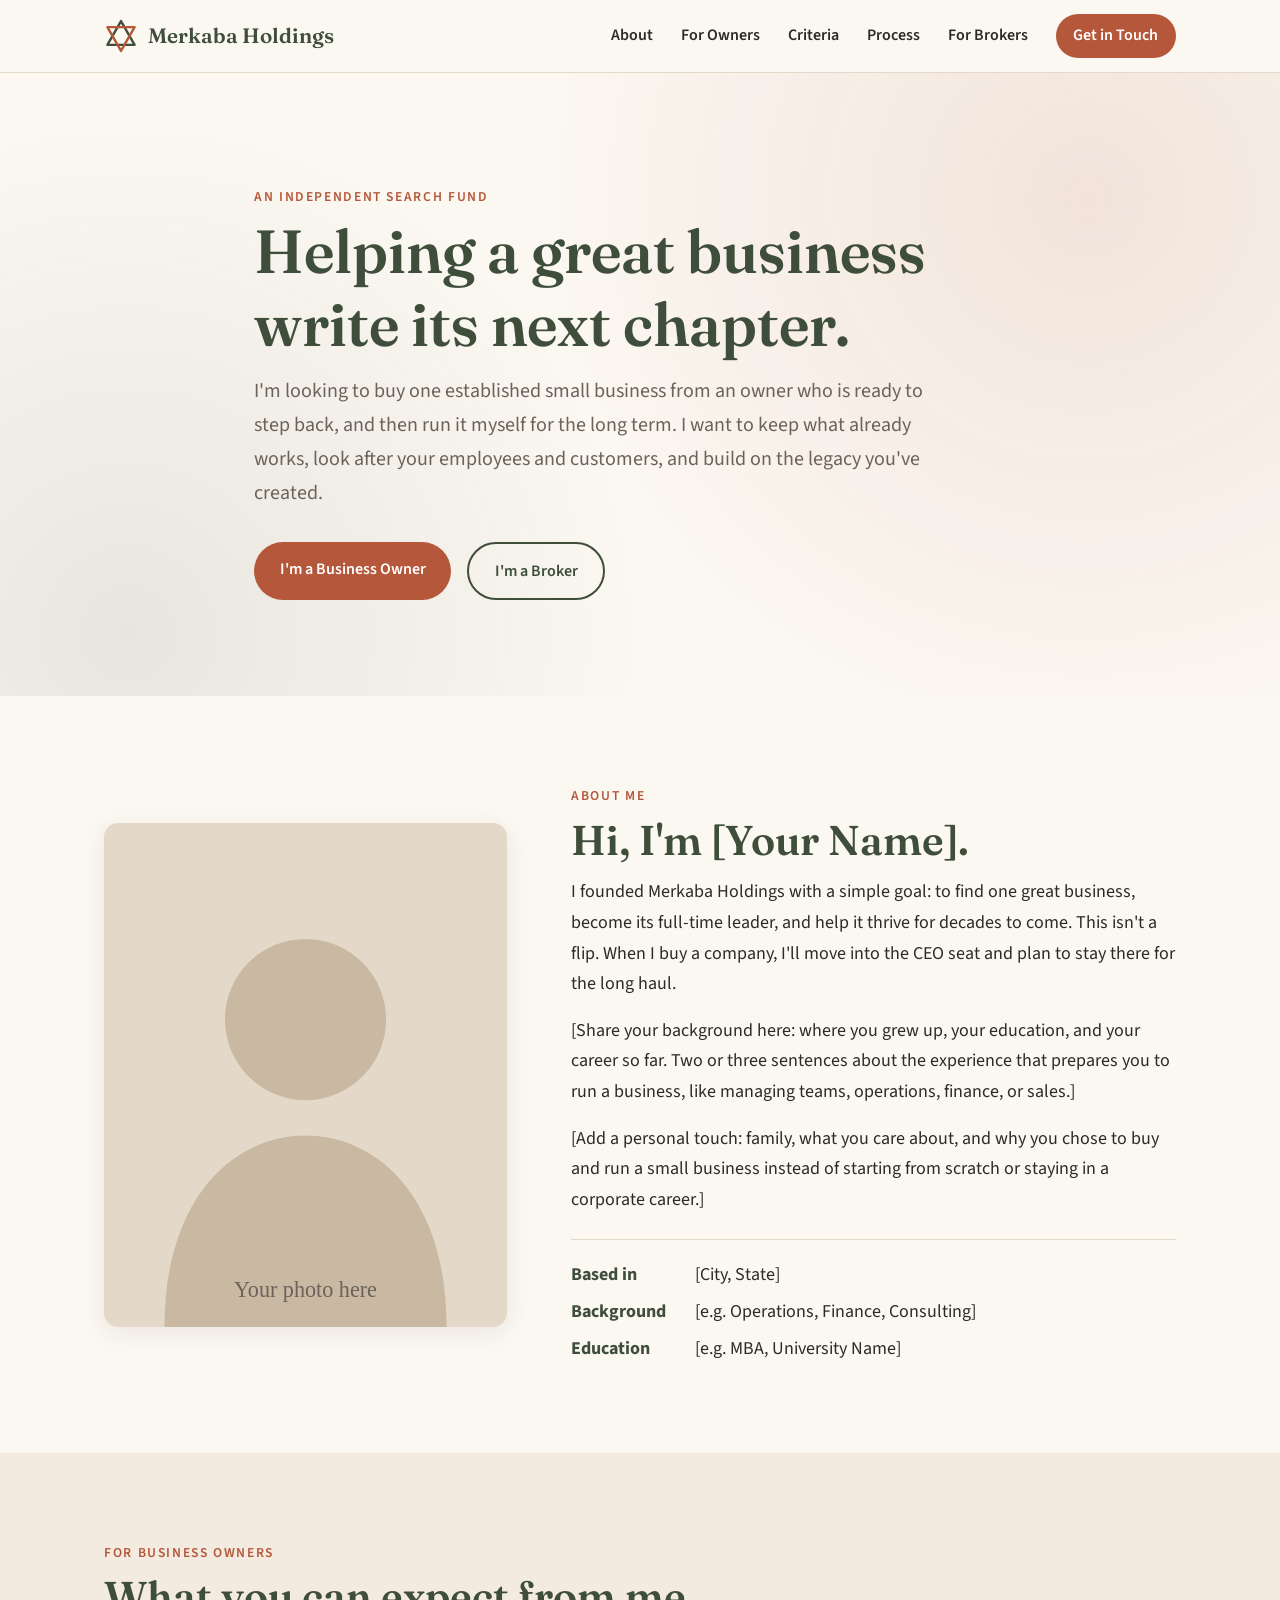
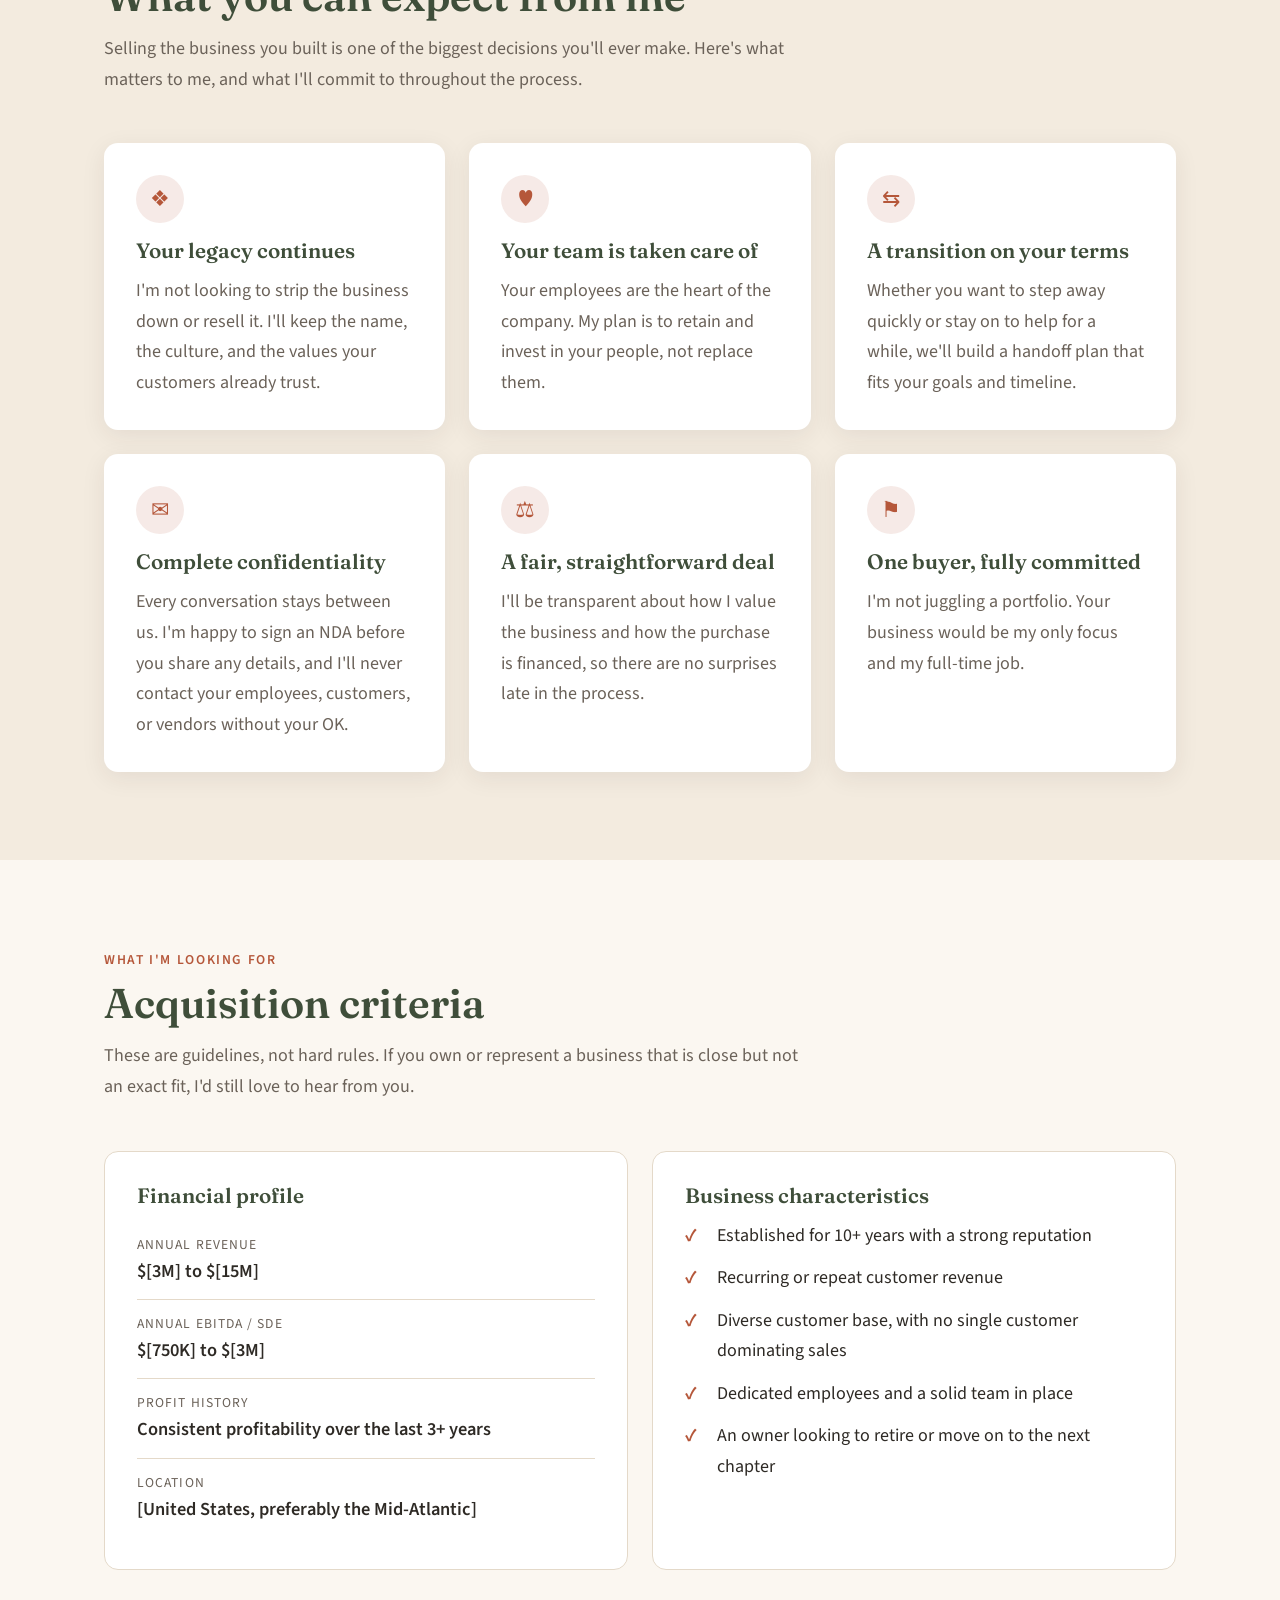
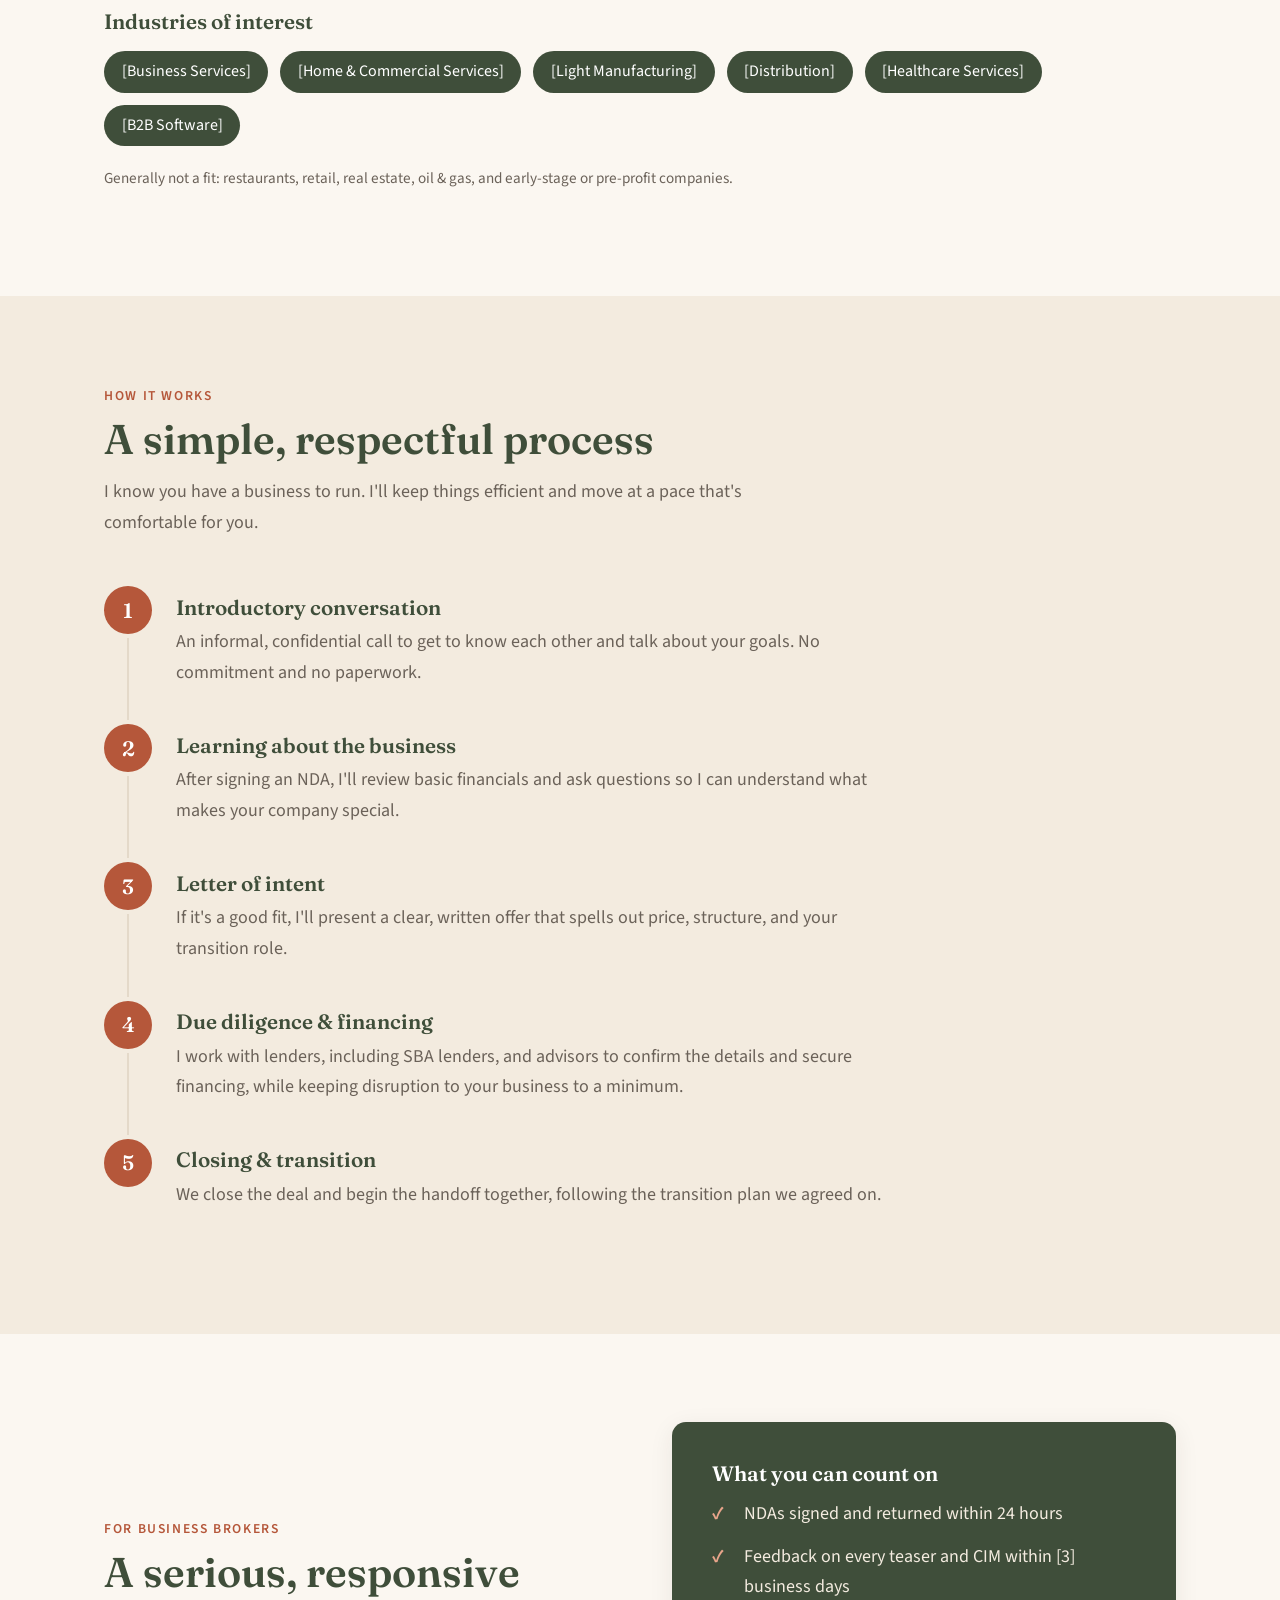
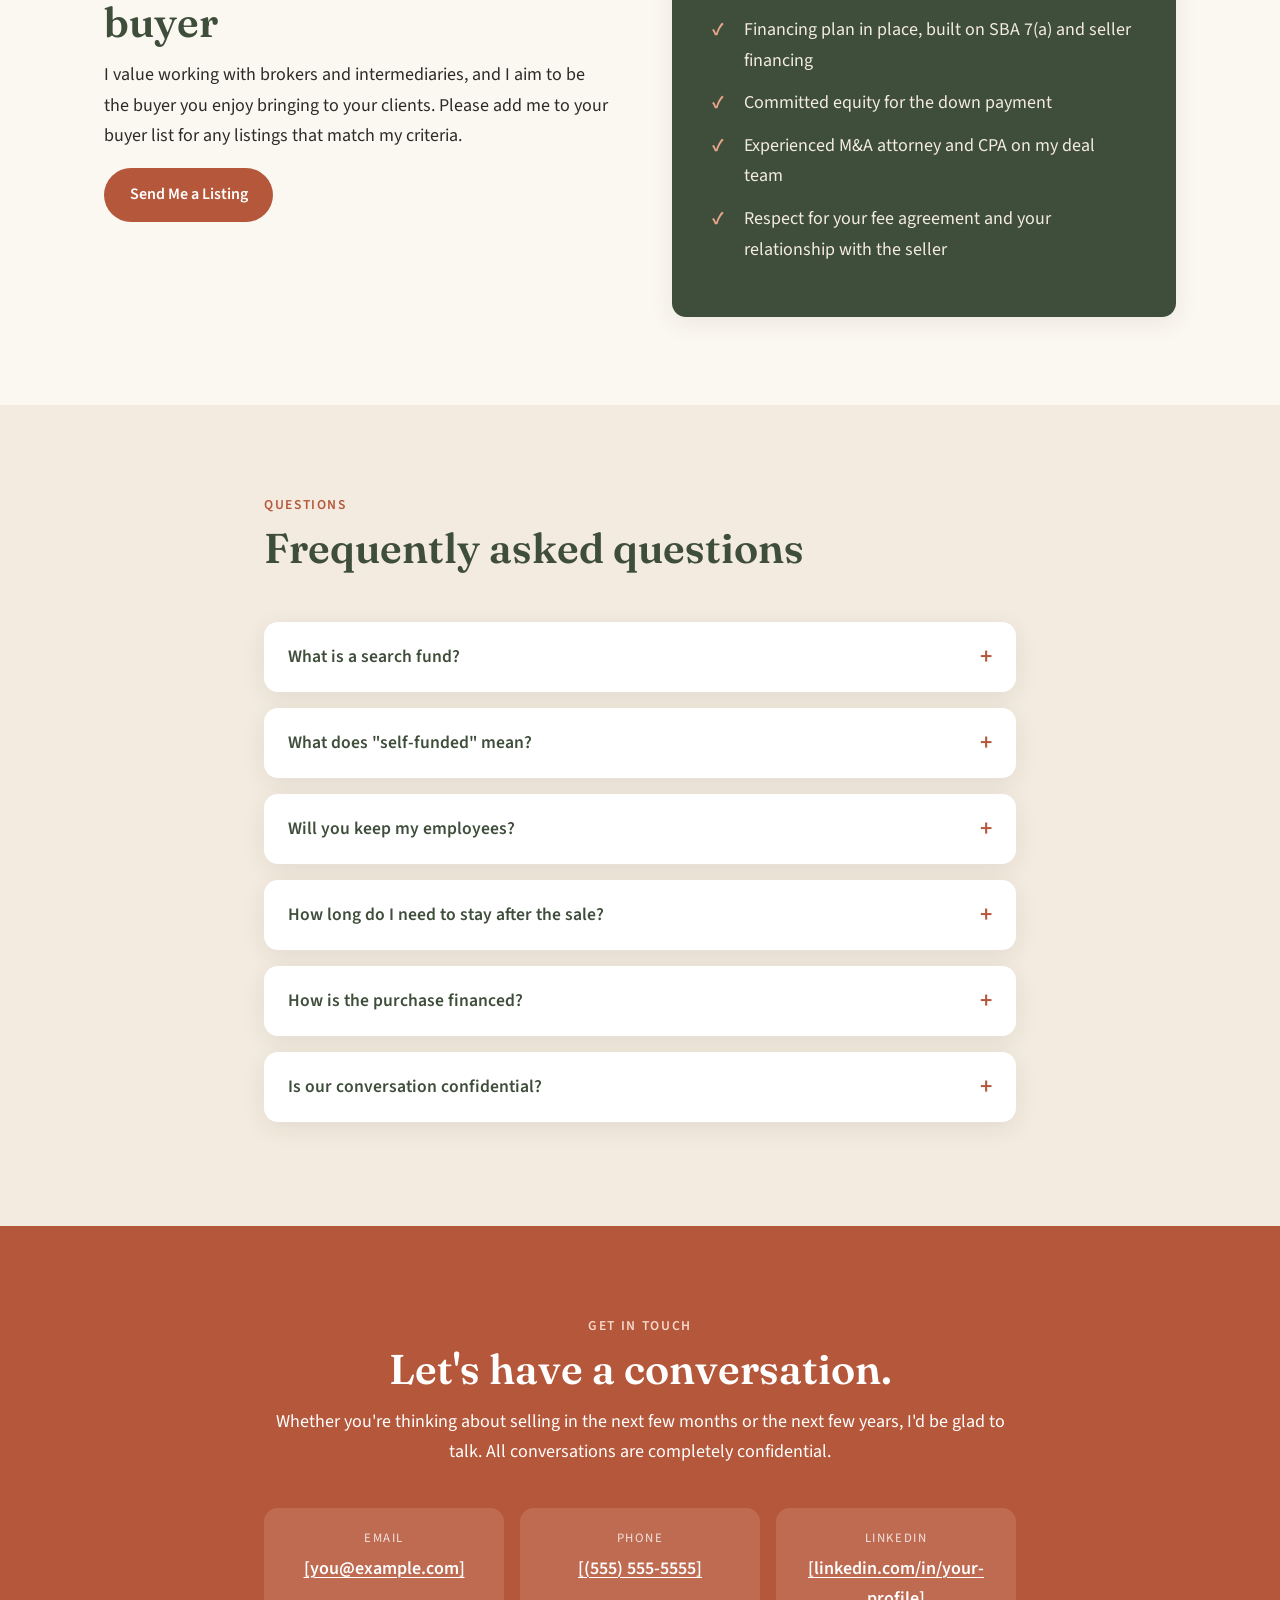
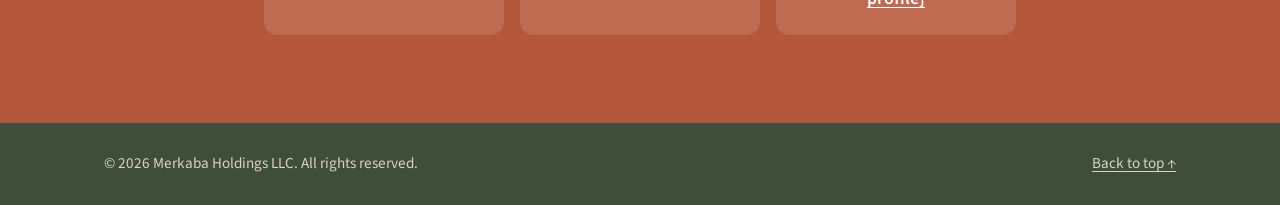
==== index.html @ 10e53bc4 "Initial Commit" ====
<!DOCTYPE html>
<html lang="en">
<head>
  <meta charset="UTF-8">
  <meta name="viewport" content="width=device-width, initial-scale=1.0">
  <title>Merkaba Holdings | Acquiring and Growing One Great Business</title>
  <meta name="description" content="Merkaba Holdings is an independent search fund looking to acquire and personally operate one great small business for the long term.">

  <!-- Social preview (what shows when you paste the link into email, LinkedIn, or a text) -->
  <meta property="og:title" content="Merkaba Holdings">
  <meta property="og:description" content="Acquiring and personally operating one great business for the long term.">
  <meta property="og:type" content="website">

  <link rel="icon" href="images/logo.svg" type="image/svg+xml">

  <!-- Fonts from Google Fonts -->
  <link rel="preconnect" href="https://fonts.googleapis.com">
  <link rel="preconnect" href="https://fonts.gstatic.com" crossorigin>
  <link href="https://fonts.googleapis.com/css2?family=Fraunces:opsz,wght@9..144,400;9..144,600&family=Source+Sans+3:wght@400;600&display=swap" rel="stylesheet">

  <link rel="stylesheet" href="css/styles.css">
</head>
<body>

  <!-- ============================================================
       HEADER / NAVIGATION
       ============================================================ -->
  <header class="site-header">
    <div class="container nav-bar">
      <a href="#top" class="brand">
        <img src="images/logo.svg" alt="" class="brand-logo">
        <span>Merkaba Holdings</span>
      </a>

      <button class="nav-toggle" aria-label="Open menu" aria-expanded="false" aria-controls="site-nav">
        <span></span><span></span><span></span>
      </button>

      <nav id="site-nav" class="site-nav">
        <a href="#about">About</a>
        <a href="#owners">For Owners</a>
        <a href="#criteria">Criteria</a>
        <a href="#process">Process</a>
        <a href="#brokers">For Brokers</a>
        <a href="#contact" class="nav-cta">Get in Touch</a>
      </nav>
    </div>
  </header>

  <main id="top">

    <!-- ============================================================
         HERO
         ============================================================ -->
    <section class="hero">
      <div class="container hero-inner">
        <p class="eyebrow">An independent search fund</p>
        <h1>Helping a great business write its next chapter.</h1>
        <p class="hero-lead">
          I'm looking to buy one established small business from an owner who is ready to
          step back, and then run it myself for the long term. I want to keep what already works,
          look after your employees and customers, and build on the legacy you've created.
        </p>
        <div class="hero-actions">
          <a href="#owners" class="btn btn-primary">I'm a Business Owner</a>
          <a href="#brokers" class="btn btn-secondary">I'm a Broker</a>
        </div>
      </div>
    </section>

    <!-- ============================================================
         ABOUT ME
         Replace the photo at images/headshot.jpg and edit the text below.
         ============================================================ -->
    <section id="about" class="section">
      <div class="container about-grid">
        <div class="about-photo">
          <!-- To use your own photo: add it to the images folder and change the src below,
               e.g. src="images/headshot.jpg" -->
          <img src="images/headshot-placeholder.svg" alt="Portrait of [Your Name]">
        </div>

        <div class="about-text">
          <p class="eyebrow">About Me</p>
          <h2>Hi, I'm [Your Name].</h2>
          <p>
            I founded Merkaba Holdings with a simple goal: to find one great business, become its
            full-time leader, and help it thrive for decades to come. This isn't a flip. When I buy
            a company, I'll move into the CEO seat and plan to stay there for the long haul.
          </p>
          <p>
            [Share your background here: where you grew up, your education, and your career
            so far. Two or three sentences about the experience that prepares you to run a
            business, like managing teams, operations, finance, or sales.]
          </p>
          <p>
            [Add a personal touch: family, what you care about, and why you chose to buy and run a
            small business instead of starting from scratch or staying in a corporate career.]
          </p>
          <ul class="about-facts">
            <li><strong>Based in</strong> [City, State]</li>
            <li><strong>Background</strong> [e.g. Operations, Finance, Consulting]</li>
            <li><strong>Education</strong> [e.g. MBA, University Name]</li>
          </ul>
        </div>
      </div>
    </section>

    <!-- ============================================================
         FOR BUSINESS OWNERS: WHY SELL TO ME
         ============================================================ -->
    <section id="owners" class="section section-tinted">
      <div class="container">
        <div class="section-heading">
          <p class="eyebrow">For Business Owners</p>
          <h2>What you can expect from me</h2>
          <p>
            Selling the business you built is one of the biggest decisions you'll ever make.
            Here's what matters to me, and what I'll commit to throughout the process.
          </p>
        </div>

        <div class="card-grid">
          <article class="card">
            <div class="card-icon" aria-hidden="true">&#10070;</div>
            <h3>Your legacy continues</h3>
            <p>
              I'm not looking to strip the business down or resell it. I'll keep the name,
              the culture, and the values your customers already trust.
            </p>
          </article>

          <article class="card">
            <div class="card-icon" aria-hidden="true">&#9829;</div>
            <h3>Your team is taken care of</h3>
            <p>
              Your employees are the heart of the company. My plan is to retain and invest
              in your people, not replace them.
            </p>
          </article>

          <article class="card">
            <div class="card-icon" aria-hidden="true">&#8646;</div>
            <h3>A transition on your terms</h3>
            <p>
              Whether you want to step away quickly or stay on to help for a while, we'll build
              a handoff plan that fits your goals and timeline.
            </p>
          </article>

          <article class="card">
            <div class="card-icon" aria-hidden="true">&#9993;</div>
            <h3>Complete confidentiality</h3>
            <p>
              Every conversation stays between us. I'm happy to sign an NDA before you share
              any details, and I'll never contact your employees, customers, or vendors without your OK.
            </p>
          </article>

          <article class="card">
            <div class="card-icon" aria-hidden="true">&#9878;</div>
            <h3>A fair, straightforward deal</h3>
            <p>
              I'll be transparent about how I value the business and how the purchase is financed,
              so there are no surprises late in the process.
            </p>
          </article>

          <article class="card">
            <div class="card-icon" aria-hidden="true">&#9873;</div>
            <h3>One buyer, fully committed</h3>
            <p>
              I'm not juggling a portfolio. Your business would be my only focus and my full-time job.
            </p>
          </article>
        </div>
      </div>
    </section>

    <!-- ============================================================
         ACQUISITION CRITERIA
         Update the numbers and industries to match your search.
         ============================================================ -->
    <section id="criteria" class="section">
      <div class="container">
        <div class="section-heading">
          <p class="eyebrow">What I'm Looking For</p>
          <h2>Acquisition criteria</h2>
          <p>
            These are guidelines, not hard rules. If you own or represent a business that is
            close but not an exact fit, I'd still love to hear from you.
          </p>
        </div>

        <div class="criteria-grid">
          <div class="criteria-box">
            <h3>Financial profile</h3>
            <dl class="criteria-list">
              <div><dt>Annual revenue</dt><dd>$[3M] to $[15M]</dd></div>
              <div><dt>Annual EBITDA / SDE</dt><dd>$[750K] to $[3M]</dd></div>
              <div><dt>Profit history</dt><dd>Consistent profitability over the last 3+ years</dd></div>
              <div><dt>Location</dt><dd>[United States, preferably the Mid-Atlantic]</dd></div>
            </dl>
          </div>

          <div class="criteria-box">
            <h3>Business characteristics</h3>
            <ul class="check-list">
              <li>Established for 10+ years with a strong reputation</li>
              <li>Recurring or repeat customer revenue</li>
              <li>Diverse customer base, with no single customer dominating sales</li>
              <li>Dedicated employees and a solid team in place</li>
              <li>An owner looking to retire or move on to the next chapter</li>
            </ul>
          </div>
        </div>

        <div class="industries">
          <h3>Industries of interest</h3>
          <ul class="tag-list">
            <li>[Business Services]</li>
            <li>[Home &amp; Commercial Services]</li>
            <li>[Light Manufacturing]</li>
            <li>[Distribution]</li>
            <li>[Healthcare Services]</li>
            <li>[B2B Software]</li>
          </ul>
          <p class="small-note">
            Generally not a fit: restaurants, retail, real estate, oil &amp; gas, and early-stage or
            pre-profit companies.
          </p>
        </div>
      </div>
    </section>

    <!-- ============================================================
         PROCESS
         ============================================================ -->
    <section id="process" class="section section-tinted">
      <div class="container">
        <div class="section-heading">
          <p class="eyebrow">How It Works</p>
          <h2>A simple, respectful process</h2>
          <p>
            I know you have a business to run. I'll keep things efficient and move at a pace
            that's comfortable for you.
          </p>
        </div>

        <ol class="steps">
          <li class="step">
            <span class="step-number">1</span>
            <div>
              <h3>Introductory conversation</h3>
              <p>An informal, confidential call to get to know each other and talk about your goals. No commitment and no paperwork.</p>
            </div>
          </li>
          <li class="step">
            <span class="step-number">2</span>
            <div>
              <h3>Learning about the business</h3>
              <p>After signing an NDA, I'll review basic financials and ask questions so I can understand what makes your company special.</p>
            </div>
          </li>
          <li class="step">
            <span class="step-number">3</span>
            <div>
              <h3>Letter of intent</h3>
              <p>If it's a good fit, I'll present a clear, written offer that spells out price, structure, and your transition role.</p>
            </div>
          </li>
          <li class="step">
            <span class="step-number">4</span>
            <div>
              <h3>Due diligence &amp; financing</h3>
              <p>I work with lenders, including SBA lenders, and advisors to confirm the details and secure financing, while keeping disruption to your business to a minimum.</p>
            </div>
          </li>
          <li class="step">
            <span class="step-number">5</span>
            <div>
              <h3>Closing &amp; transition</h3>
              <p>We close the deal and begin the handoff together, following the transition plan we agreed on.</p>
            </div>
          </li>
        </ol>
      </div>
    </section>

    <!-- ============================================================
         FOR BROKERS
         ============================================================ -->
    <section id="brokers" class="section">
      <div class="container brokers-grid">
        <div>
          <p class="eyebrow">For Business Brokers</p>
          <h2>A serious, responsive buyer</h2>
          <p>
            I value working with brokers and intermediaries, and I aim to be the buyer you enjoy
            bringing to your clients. Please add me to your buyer list for any listings that match
            my criteria.
          </p>
          <a href="#contact" class="btn btn-primary">Send Me a Listing</a>
        </div>

        <div class="broker-card">
          <h3>What you can count on</h3>
          <ul class="check-list">
            <li>NDAs signed and returned within 24 hours</li>
            <li>Feedback on every teaser and CIM within [3] business days</li>
            <li>Financing plan in place, built on SBA 7(a) and seller financing</li>
            <li>Committed equity for the down payment</li>
            <li>Experienced M&amp;A attorney and CPA on my deal team</li>
            <li>Respect for your fee agreement and your relationship with the seller</li>
          </ul>
        </div>
      </div>
    </section>

    <!-- ============================================================
         FAQ
         Each <details> block is one question. Copy one to add more.
         ============================================================ -->
    <section id="faq" class="section section-tinted">
      <div class="container narrow">
        <div class="section-heading">
          <p class="eyebrow">Questions</p>
          <h2>Frequently asked questions</h2>
        </div>

        <div class="faq-list">
          <details>
            <summary>What is a search fund?</summary>
            <p>
              A search fund is a way for an individual to find, buy, and personally run one
              established small business. Unlike a private equity firm, a searcher becomes the
              full-time CEO of the company they buy and typically plans to own it for many years.
            </p>
          </details>

          <details>
            <summary>What does "self-funded" mean?</summary>
            <p>
              It means I'm funding my search myself instead of raising money from outside investors
              up front. For the purchase itself, I use a combination of SBA-backed bank loans,
              my own equity, and sometimes seller financing. Because I answer to no investment
              committee, I can be flexible on deal structure and move quickly.
            </p>
          </details>

          <details>
            <summary>Will you keep my employees?</summary>
            <p>
              Yes. A business is only as strong as its people, and I'm buying yours because it
              already works. I plan to keep your team in place and invest in their growth.
            </p>
          </details>

          <details>
            <summary>How long do I need to stay after the sale?</summary>
            <p>
              That's up to you. Most transitions last anywhere from a few months to a year, and
              we'll agree on the details together before closing.
            </p>
          </details>

          <details>
            <summary>How is the purchase financed?</summary>
            <p>
              Most acquisitions I pursue are financed through an SBA 7(a) loan, my own equity
              investment, and in some cases a seller note. I'll explain the structure clearly
              in any offer so you know exactly how and when you'll be paid.
            </p>
          </details>

          <details>
            <summary>Is our conversation confidential?</summary>
            <p>
              Absolutely. I'll never share that we've spoken, and I'm happy to sign an NDA
              before any business details are exchanged.
            </p>
          </details>
        </div>
      </div>
    </section>

    <!-- ============================================================
         CONTACT
         Update your email, phone, and LinkedIn below.
         ============================================================ -->
    <section id="contact" class="section contact-section">
      <div class="container narrow contact-inner">
        <p class="eyebrow">Get in Touch</p>
        <h2>Let's have a conversation.</h2>
        <p>
          Whether you're thinking about selling in the next few months or the next few years,
          I'd be glad to talk. All conversations are completely confidential.
        </p>

        <div class="contact-methods">
          <div class="contact-item">
            <span class="contact-label">Email</span>
            <a href="mailto:[you@example.com]">[you@example.com]</a>
          </div>
          <div class="contact-item">
            <span class="contact-label">Phone</span>
            <a href="tel:+1[5555555555]">[(555) 555-5555]</a>
          </div>
          <div class="contact-item">
            <span class="contact-label">LinkedIn</span>
            <a href="[https://www.linkedin.com/in/your-profile]" target="_blank" rel="noopener">[linkedin.com/in/your-profile]</a>
          </div>
        </div>
      </div>
    </section>

  </main>

  <!-- ============================================================
       FOOTER
       ============================================================ -->
  <footer class="site-footer">
    <div class="container footer-inner">
      <p>&copy; <span id="year"></span> Merkaba Holdings LLC. All rights reserved.</p>
      <p><a href="#top">Back to top &uarr;</a></p>
    </div>
  </footer>

  <script src="js/main.js"></script>
</body>
</html>
---- css/styles.css ----
/* ==========================================================================
   Merkaba Holdings: Stylesheet
   --------------------------------------------------------------------------
   The easiest way to restyle the site is to change the variables in
   :root below. Every color and font on the page comes from these values.
   ========================================================================== */

:root {
  /* Colors */
  --color-bg:          #FBF7F1;  /* warm cream page background */
  --color-bg-tinted:   #F3EBDF;  /* slightly darker cream for alternating sections */
  --color-surface:     #FFFFFF;  /* cards */
  --color-text:        #2E2A25;  /* main text (warm charcoal) */
  --color-text-muted:  #6B6259;  /* secondary text */
  --color-primary:     #B5573A;  /* terracotta accent (buttons, highlights) */
  --color-primary-dark:#94452D;  /* terracotta for hover states */
  --color-secondary:   #3F4E3A;  /* deep olive green (headings, footer) */
  --color-border:      #E4D9C9;  /* subtle borders */

  /* Fonts */
  --font-heading: "Fraunces", Georgia, "Times New Roman", serif;
  --font-body:    "Source Sans 3", -apple-system, "Segoe UI", Helvetica, Arial, sans-serif;

  /* Layout */
  --max-width: 1120px;
  --radius: 14px;
  --shadow: 0 6px 24px rgba(46, 42, 37, 0.08);
  --header-height: 72px;
}

/* ==========================================================================
   Base styles
   ========================================================================== */

*,
*::before,
*::after {
  box-sizing: border-box;
}

html {
  scroll-behavior: smooth;
  /* Keeps section titles from hiding under the sticky header when you click a nav link */
  scroll-padding-top: var(--header-height);
}

body {
  margin: 0;
  background: var(--color-bg);
  color: var(--color-text);
  font-family: var(--font-body);
  font-size: 1.125rem;
  line-height: 1.7;
  -webkit-font-smoothing: antialiased;
}

img {
  max-width: 100%;
  display: block;
}

h1, h2, h3 {
  font-family: var(--font-heading);
  font-weight: 600;
  color: var(--color-secondary);
  line-height: 1.2;
  margin: 0 0 0.75rem;
}

h1 { font-size: clamp(2.4rem, 5vw, 3.8rem); }
h2 { font-size: clamp(1.9rem, 3.5vw, 2.6rem); }
h3 { font-size: 1.3rem; }

p { margin: 0 0 1rem; }

a {
  color: var(--color-primary);
  text-decoration-thickness: 1px;
  text-underline-offset: 3px;
}

a:hover { color: var(--color-primary-dark); }

/* Centered content column used by every section */
.container {
  width: 100%;
  max-width: var(--max-width);
  margin: 0 auto;
  padding: 0 1.5rem;
}

.container.narrow { max-width: 800px; }

/* Small uppercase label above headings */
.eyebrow {
  font-size: 0.85rem;
  font-weight: 600;
  letter-spacing: 0.12em;
  text-transform: uppercase;
  color: var(--color-primary);
  margin-bottom: 0.5rem;
}

/* ==========================================================================
   Buttons
   ========================================================================== */

.btn {
  display: inline-block;
  padding: 0.85rem 1.6rem;
  border-radius: 999px;
  font-weight: 600;
  font-size: 1rem;
  text-decoration: none;
  transition: background-color 0.2s, color 0.2s, transform 0.2s;
}

.btn:hover { transform: translateY(-2px); }

.btn-primary {
  background: var(--color-primary);
  color: #fff;
}

.btn-primary:hover {
  background: var(--color-primary-dark);
  color: #fff;
}

.btn-secondary {
  background: transparent;
  color: var(--color-secondary);
  border: 2px solid var(--color-secondary);
}

.btn-secondary:hover {
  background: var(--color-secondary);
  color: #fff;
}

/* ==========================================================================
   Header & navigation
   ========================================================================== */

.site-header {
  position: sticky;
  top: 0;
  z-index: 100;
  background: rgba(251, 247, 241, 0.95);
  backdrop-filter: blur(8px);
  border-bottom: 1px solid var(--color-border);
}

.nav-bar {
  display: flex;
  align-items: center;
  justify-content: space-between;
  height: var(--header-height);
}

.brand {
  display: flex;
  align-items: center;
  gap: 0.6rem;
  font-family: var(--font-heading);
  font-size: 1.3rem;
  font-weight: 600;
  color: var(--color-secondary);
  text-decoration: none;
}

.brand-logo {
  width: 34px;
  height: 34px;
}

.site-nav {
  display: flex;
  align-items: center;
  gap: 1.75rem;
}

.site-nav a {
  color: var(--color-text);
  text-decoration: none;
  font-size: 1rem;
  font-weight: 600;
}

.site-nav a:hover { color: var(--color-primary); }

.site-nav .nav-cta {
  background: var(--color-primary);
  color: #fff;
  padding: 0.5rem 1.1rem;
  border-radius: 999px;
}

.site-nav .nav-cta:hover {
  background: var(--color-primary-dark);
  color: #fff;
}

/* Hamburger button: hidden on desktop, shown on small screens */
.nav-toggle {
  display: none;
  flex-direction: column;
  gap: 5px;
  background: none;
  border: none;
  padding: 0.5rem;
  cursor: pointer;
}

.nav-toggle span {
  display: block;
  width: 24px;
  height: 2px;
  background: var(--color-secondary);
  transition: transform 0.2s, opacity 0.2s;
}

/* ==========================================================================
   Hero
   ========================================================================== */

.hero {
  padding: 7rem 0 6rem;
  background:
    radial-gradient(circle at 85% 20%, rgba(181, 87, 58, 0.12), transparent 45%),
    radial-gradient(circle at 10% 90%, rgba(63, 78, 58, 0.10), transparent 40%),
    var(--color-bg);
}

.hero-inner { max-width: 820px; }

.hero-lead {
  font-size: 1.25rem;
  color: var(--color-text-muted);
  max-width: 680px;
  margin-bottom: 2rem;
}

.hero-actions {
  display: flex;
  flex-wrap: wrap;
  gap: 1rem;
}

/* ==========================================================================
   Generic section styles
   ========================================================================== */

.section { padding: 5.5rem 0; }

.section-tinted { background: var(--color-bg-tinted); }

.section-heading {
  max-width: 700px;
  margin-bottom: 3rem;
}

.section-heading p:last-child { color: var(--color-text-muted); }

/* ==========================================================================
   About
   ========================================================================== */

.about-grid {
  display: grid;
  grid-template-columns: 2fr 3fr;
  gap: 4rem;
  align-items: center;
}

.about-photo img {
  width: 100%;
  aspect-ratio: 4 / 5;
  object-fit: cover;
  border-radius: var(--radius);
  box-shadow: var(--shadow);
}

.about-facts {
  list-style: none;
  padding: 1.25rem 0 0;
  margin: 1.5rem 0 0;
  border-top: 1px solid var(--color-border);
  display: grid;
  gap: 0.4rem;
}

.about-facts strong {
  display: inline-block;
  min-width: 7.5rem;
  color: var(--color-secondary);
}

/* ==========================================================================
   Cards (For Owners section)
   ========================================================================== */

.card-grid {
  display: grid;
  grid-template-columns: repeat(auto-fit, minmax(280px, 1fr));
  gap: 1.5rem;
}

.card {
  background: var(--color-surface);
  border-radius: var(--radius);
  padding: 2rem;
  box-shadow: var(--shadow);
}

.card p {
  color: var(--color-text-muted);
  margin: 0;
}

.card-icon {
  width: 48px;
  height: 48px;
  display: grid;
  place-items: center;
  border-radius: 50%;
  background: rgba(181, 87, 58, 0.12);
  color: var(--color-primary);
  font-size: 1.4rem;
  margin-bottom: 1rem;
}

/* ==========================================================================
   Criteria
   ========================================================================== */

.criteria-grid {
  display: grid;
  grid-template-columns: 1fr 1fr;
  gap: 1.5rem;
  margin-bottom: 2.5rem;
}

.criteria-box {
  background: var(--color-surface);
  border: 1px solid var(--color-border);
  border-radius: var(--radius);
  padding: 2rem;
}

.criteria-list { margin: 0; }

.criteria-list div {
  padding: 0.75rem 0;
  border-bottom: 1px solid var(--color-border);
}

.criteria-list div:last-child { border-bottom: none; }

.criteria-list dt {
  font-size: 0.85rem;
  text-transform: uppercase;
  letter-spacing: 0.08em;
  color: var(--color-text-muted);
}

.criteria-list dd {
  margin: 0;
  font-weight: 600;
  font-size: 1.15rem;
}

/* List with check marks, used in Criteria and Brokers sections */
.check-list {
  list-style: none;
  padding: 0;
  margin: 0;
}

.check-list li {
  position: relative;
  padding-left: 2rem;
  margin-bottom: 0.75rem;
}

.check-list li::before {
  content: "\2713";
  position: absolute;
  left: 0;
  top: 0;
  color: var(--color-primary);
  font-weight: 700;
}

.industries h3 { margin-bottom: 1rem; }

.tag-list {
  list-style: none;
  padding: 0;
  margin: 0 0 1.25rem;
  display: flex;
  flex-wrap: wrap;
  gap: 0.75rem;
}

.tag-list li {
  background: var(--color-secondary);
  color: #fff;
  padding: 0.45rem 1.1rem;
  border-radius: 999px;
  font-size: 1rem;
}

.small-note {
  font-size: 0.95rem;
  color: var(--color-text-muted);
}

/* ==========================================================================
   Process steps
   ========================================================================== */

.steps {
  list-style: none;
  padding: 0;
  margin: 0;
  max-width: 800px;
}

.step {
  display: flex;
  gap: 1.5rem;
  position: relative;
  padding-bottom: 2.25rem;
}

/* Vertical line connecting the numbered circles */
.step:not(:last-child)::after {
  content: "";
  position: absolute;
  left: 23px;
  top: 52px;
  bottom: 4px;
  width: 2px;
  background: var(--color-border);
}

.step-number {
  flex-shrink: 0;
  width: 48px;
  height: 48px;
  display: grid;
  place-items: center;
  border-radius: 50%;
  background: var(--color-primary);
  color: #fff;
  font-family: var(--font-heading);
  font-size: 1.3rem;
  font-weight: 600;
}

.step h3 { margin: 0.6rem 0 0.4rem; }

.step p {
  color: var(--color-text-muted);
  margin: 0;
}

/* ==========================================================================
   Brokers
   ========================================================================== */

.brokers-grid {
  display: grid;
  grid-template-columns: 1fr 1fr;
  gap: 4rem;
  align-items: center;
}

.broker-card {
  background: var(--color-secondary);
  color: #F3EBDF;
  border-radius: var(--radius);
  padding: 2.5rem;
  box-shadow: var(--shadow);
}

.broker-card h3 { color: #fff; }

.broker-card .check-list li::before { color: #E9A58B; }

/* ==========================================================================
   FAQ (uses built-in <details>/<summary>, so no JavaScript needed)
   ========================================================================== */

.faq-list details {
  background: var(--color-surface);
  border-radius: var(--radius);
  margin-bottom: 1rem;
  box-shadow: var(--shadow);
}

.faq-list summary {
  cursor: pointer;
  list-style: none;
  padding: 1.25rem 3.5rem 1.25rem 1.5rem;
  position: relative;
  font-weight: 600;
  font-size: 1.1rem;
  color: var(--color-secondary);
}

.faq-list summary::-webkit-details-marker { display: none; }

/* The + / − sign on the right */
.faq-list summary::after {
  content: "+";
  position: absolute;
  right: 1.5rem;
  top: 50%;
  transform: translateY(-50%);
  font-size: 1.5rem;
  color: var(--color-primary);
}

.faq-list details[open] summary::after { content: "\2212"; }

.faq-list details p {
  padding: 0 1.5rem 1.5rem;
  margin: 0;
  color: var(--color-text-muted);
}

/* ==========================================================================
   Contact
   ========================================================================== */

.contact-section {
  background: var(--color-primary);
  color: #fff;
}

.contact-inner { text-align: center; }

.contact-section h2 { color: #fff; }

.contact-section .eyebrow { color: #F7D9CC; }

.contact-methods {
  display: flex;
  flex-wrap: wrap;
  justify-content: center;
  gap: 1rem;
  margin-top: 2.5rem;
}

.contact-item {
  flex: 1 1 200px;
  background: rgba(255, 255, 255, 0.12);
  border-radius: var(--radius);
  padding: 1.25rem 1.5rem;
  display: flex;
  flex-direction: column;
  gap: 0.25rem;
}

.contact-label {
  font-size: 0.8rem;
  text-transform: uppercase;
  letter-spacing: 0.12em;
  opacity: 0.8;
}

.contact-item a {
  color: #fff;
  font-weight: 600;
  word-break: break-word;
}

.contact-item a:hover { color: #F7D9CC; }

/* ==========================================================================
   Footer
   ========================================================================== */

.site-footer {
  background: var(--color-secondary);
  color: #D9D2C5;
  padding: 1.75rem 0;
  font-size: 0.95rem;
}

.footer-inner {
  display: flex;
  flex-wrap: wrap;
  justify-content: space-between;
  gap: 0.5rem;
}

.footer-inner p { margin: 0; }

.site-footer a { color: #D9D2C5; }

.site-footer a:hover { color: #fff; }

/* ==========================================================================
   Responsive: tablets and phones
   ========================================================================== */

@media (max-width: 900px) {
  .about-grid,
  .brokers-grid,
  .criteria-grid {
    grid-template-columns: 1fr;
    gap: 2.5rem;
  }

  .about-photo {
    max-width: 360px;
  }

  /* Switch nav to a dropdown menu */
  .nav-toggle { display: flex; }

  .site-nav {
    display: none;
    position: absolute;
    top: var(--header-height);
    left: 0;
    right: 0;
    flex-direction: column;
    align-items: stretch;
    gap: 0;
    background: var(--color-bg);
    border-bottom: 1px solid var(--color-border);
    padding: 0.5rem 1.5rem 1.25rem;
  }

  .site-nav.is-open { display: flex; }

  .site-nav a {
    padding: 0.8rem 0;
    border-bottom: 1px solid var(--color-border);
  }

  .site-nav .nav-cta {
    margin-top: 1rem;
    text-align: center;
    border-bottom: none;
  }

  /* Animate hamburger into an X when open */
  .nav-toggle[aria-expanded="true"] span:nth-child(1) { transform: translateY(7px) rotate(45deg); }
  .nav-toggle[aria-expanded="true"] span:nth-child(2) { opacity: 0; }
  .nav-toggle[aria-expanded="true"] span:nth-child(3) { transform: translateY(-7px) rotate(-45deg); }
}

@media (max-width: 600px) {
  body { font-size: 1.05rem; }

  .hero { padding: 4.5rem 0 4rem; }

  .section { padding: 4rem 0; }

  .card,
  .criteria-box,
  .broker-card { padding: 1.5rem; }
}
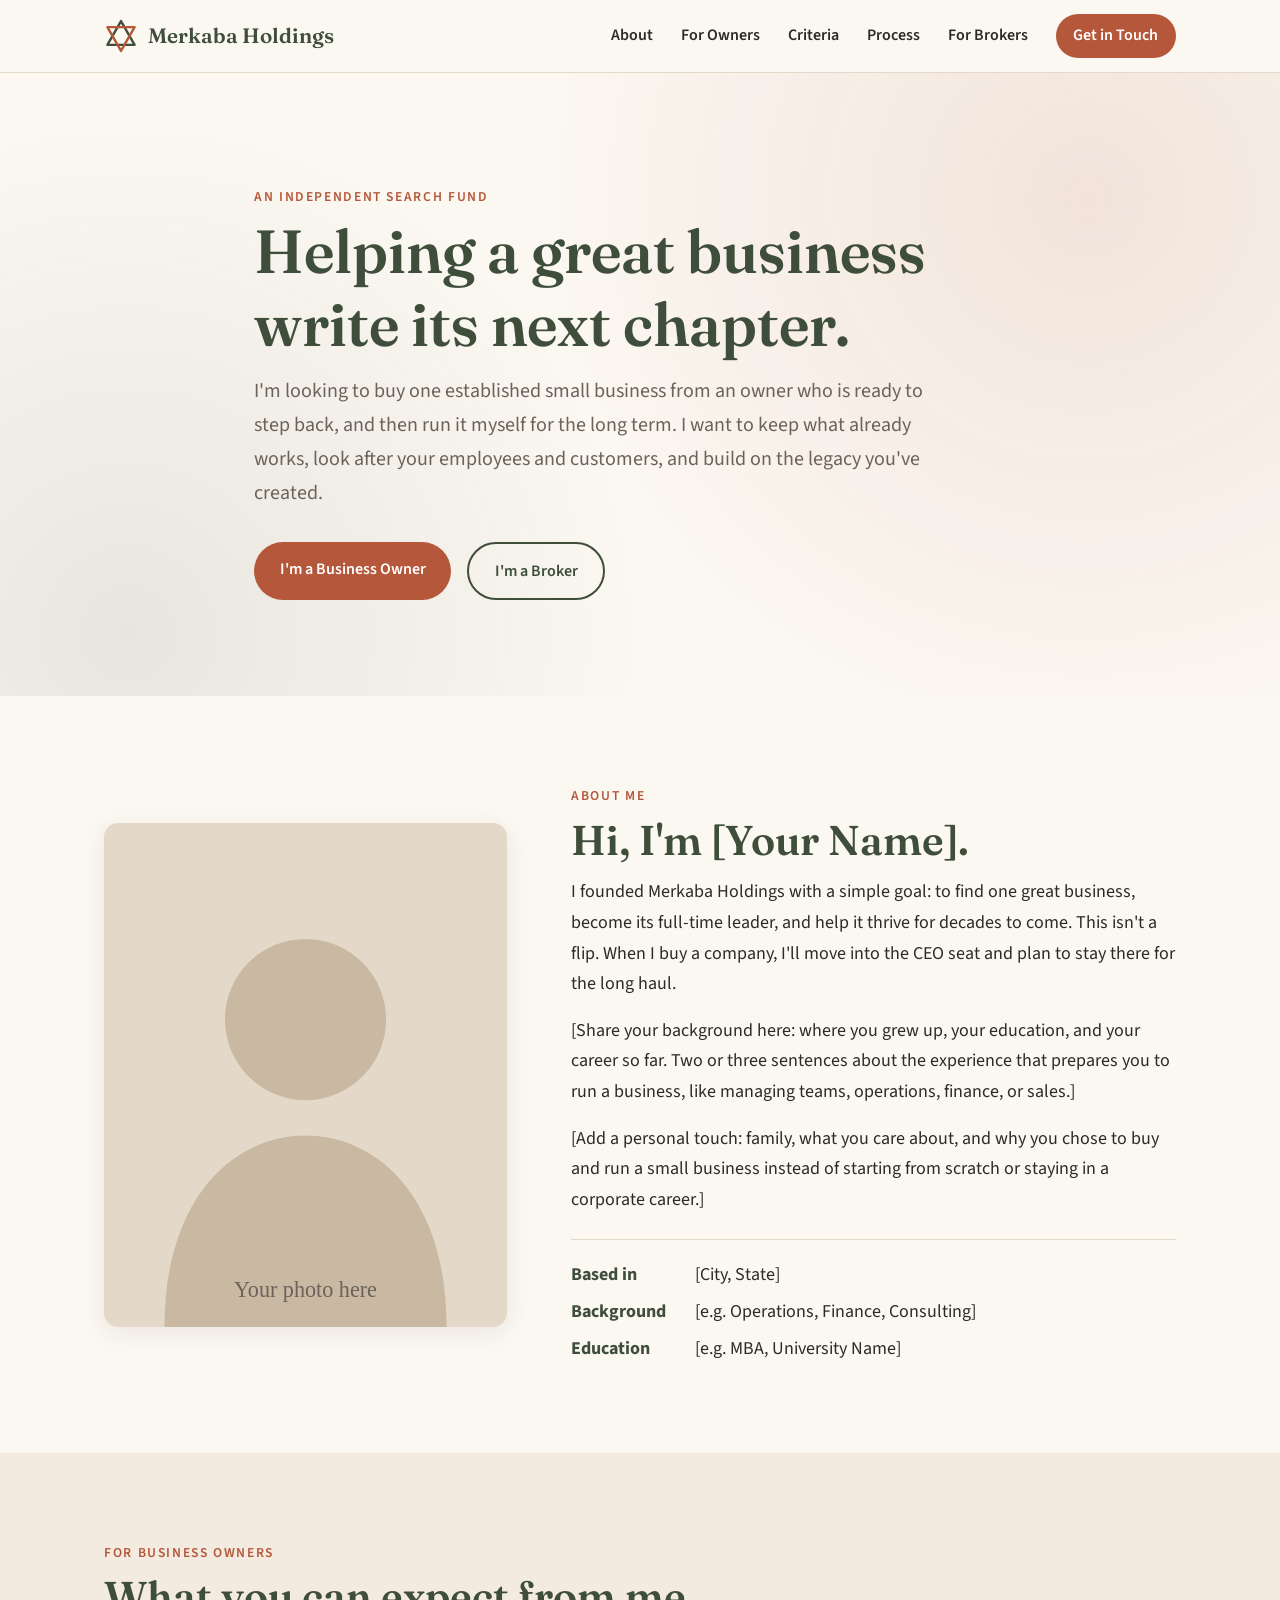
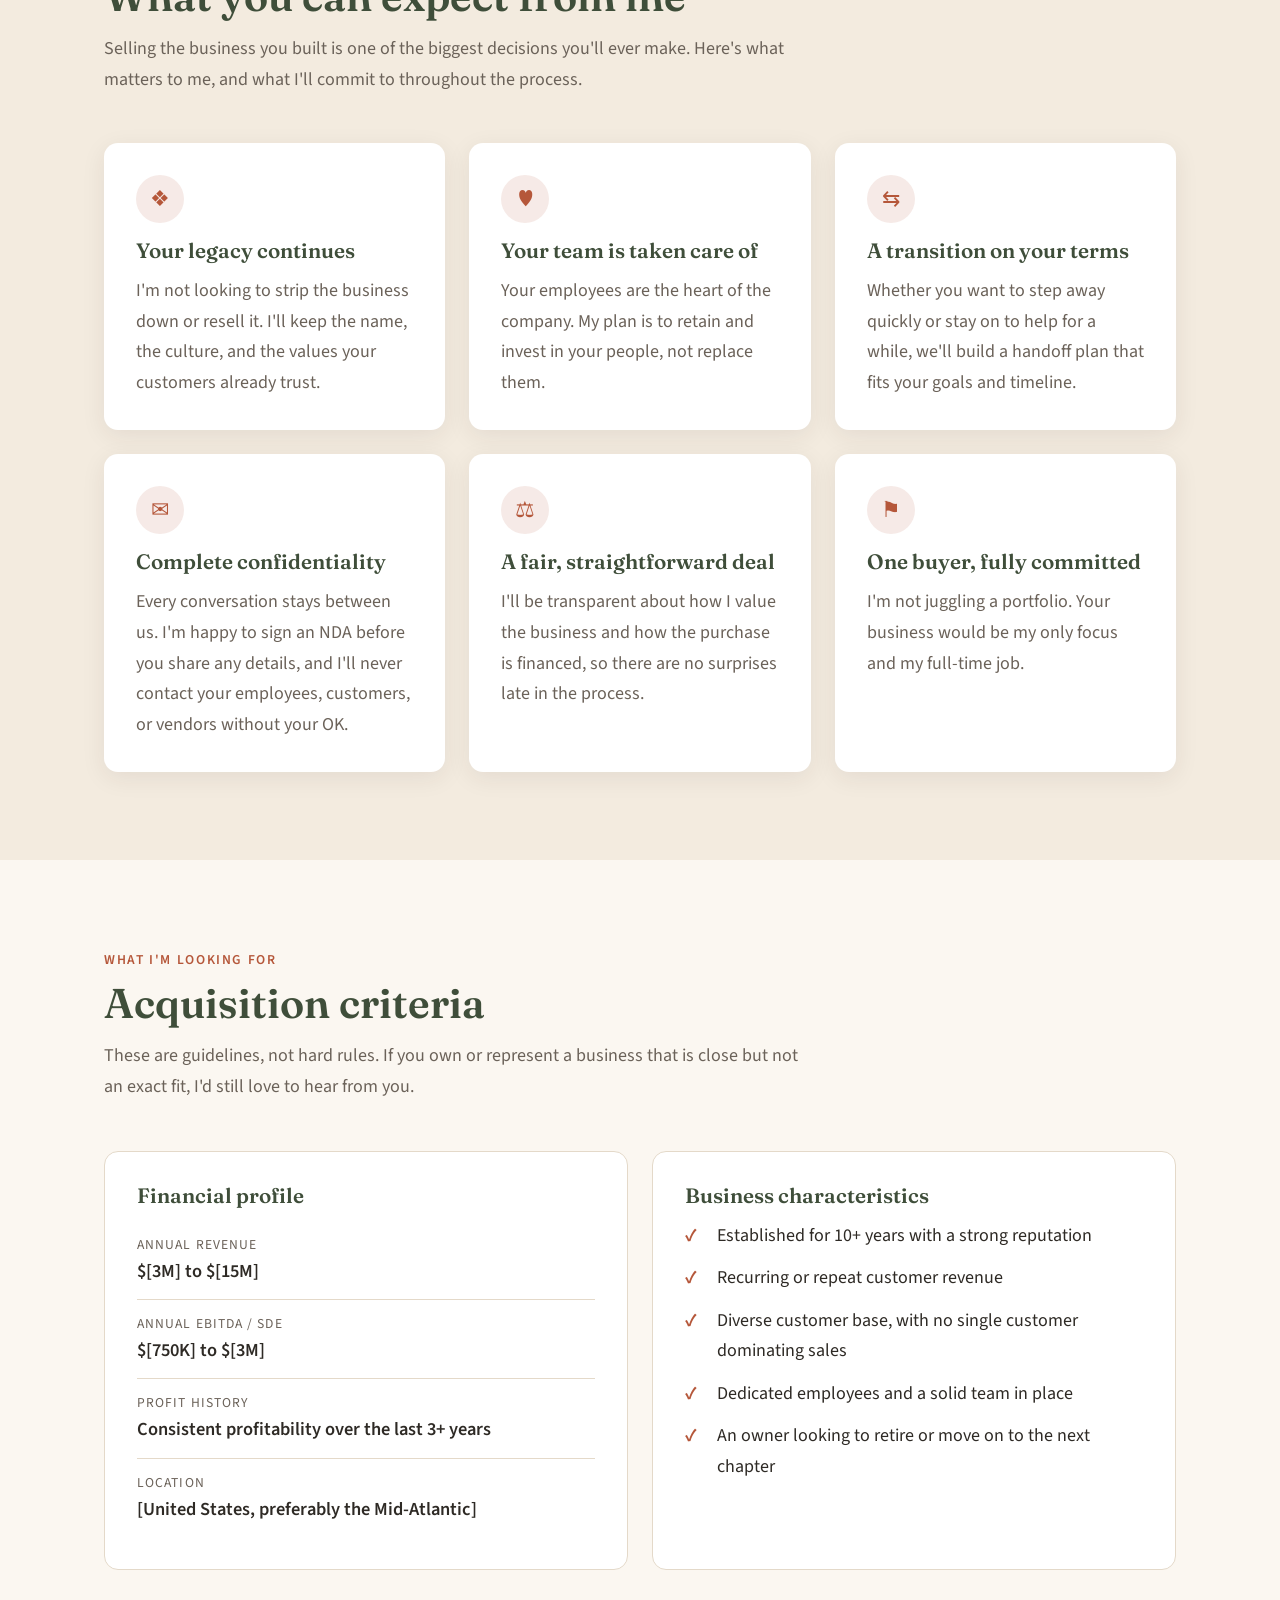
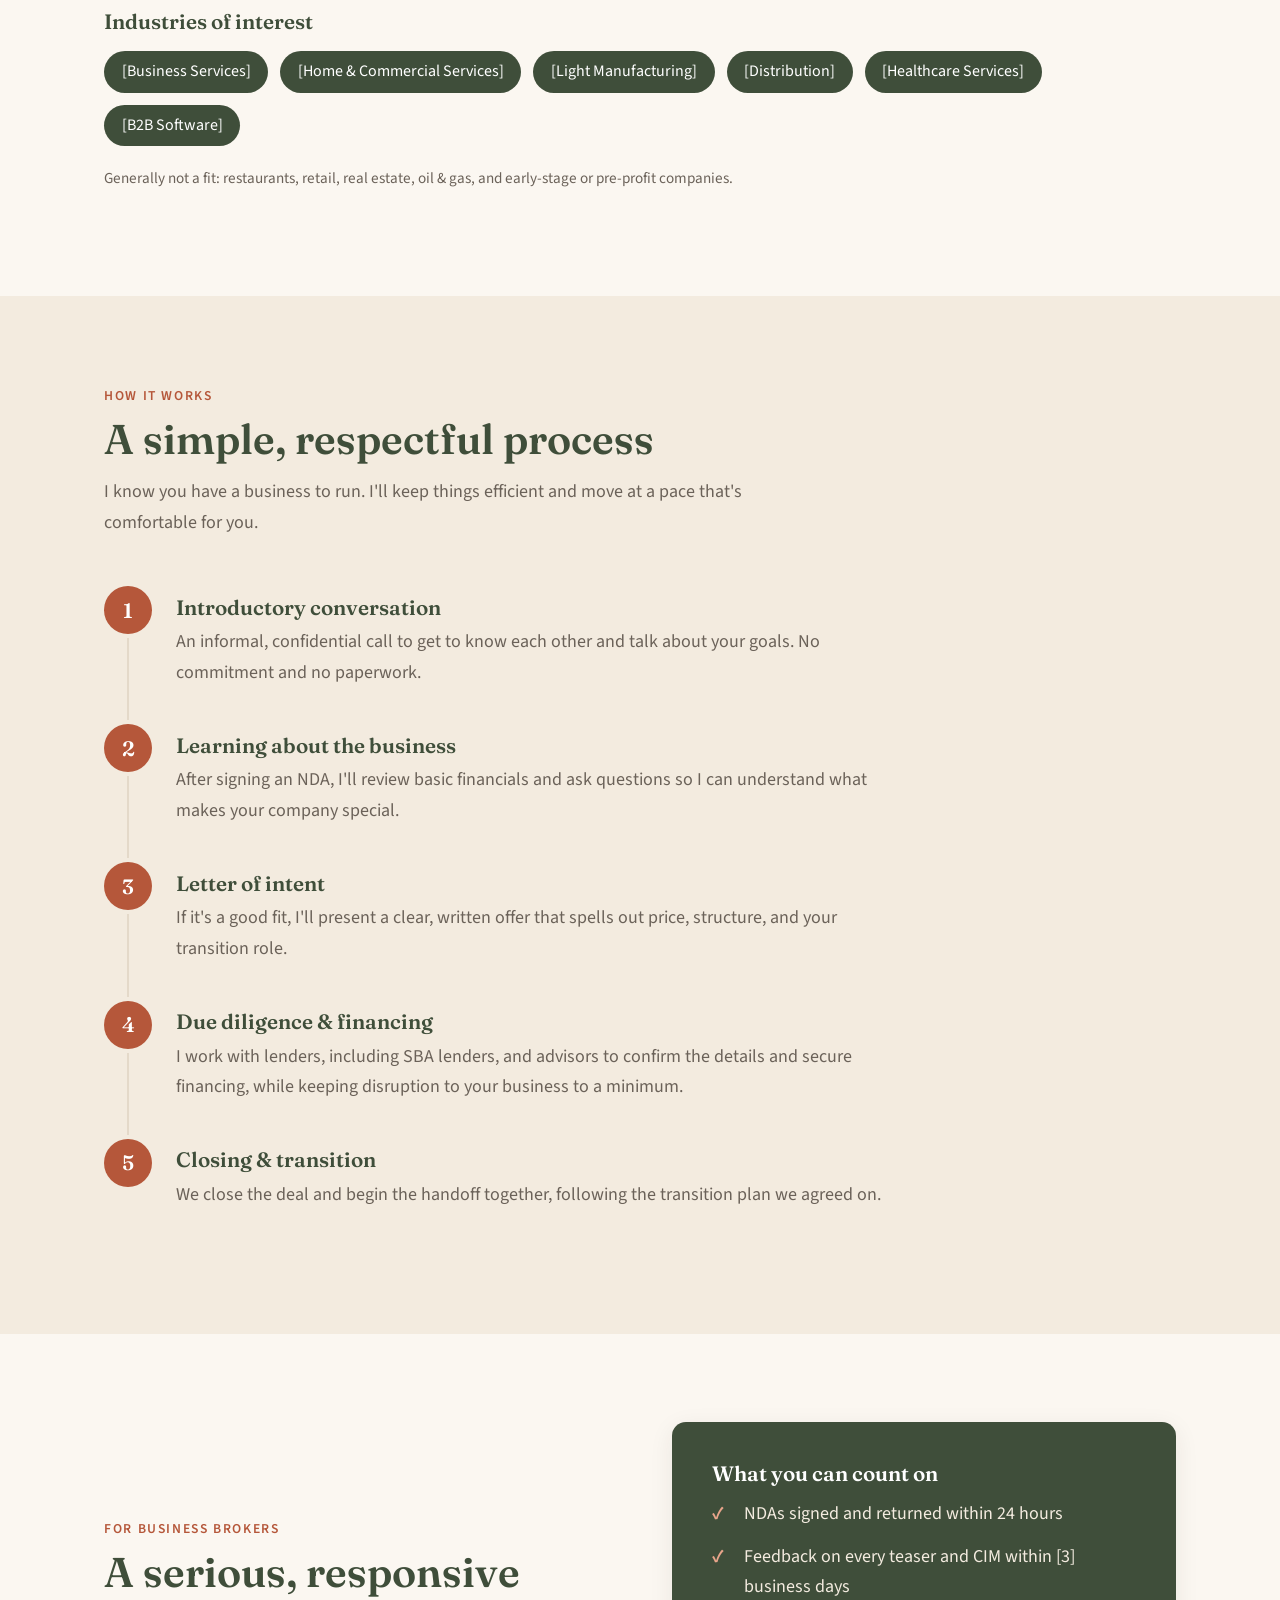
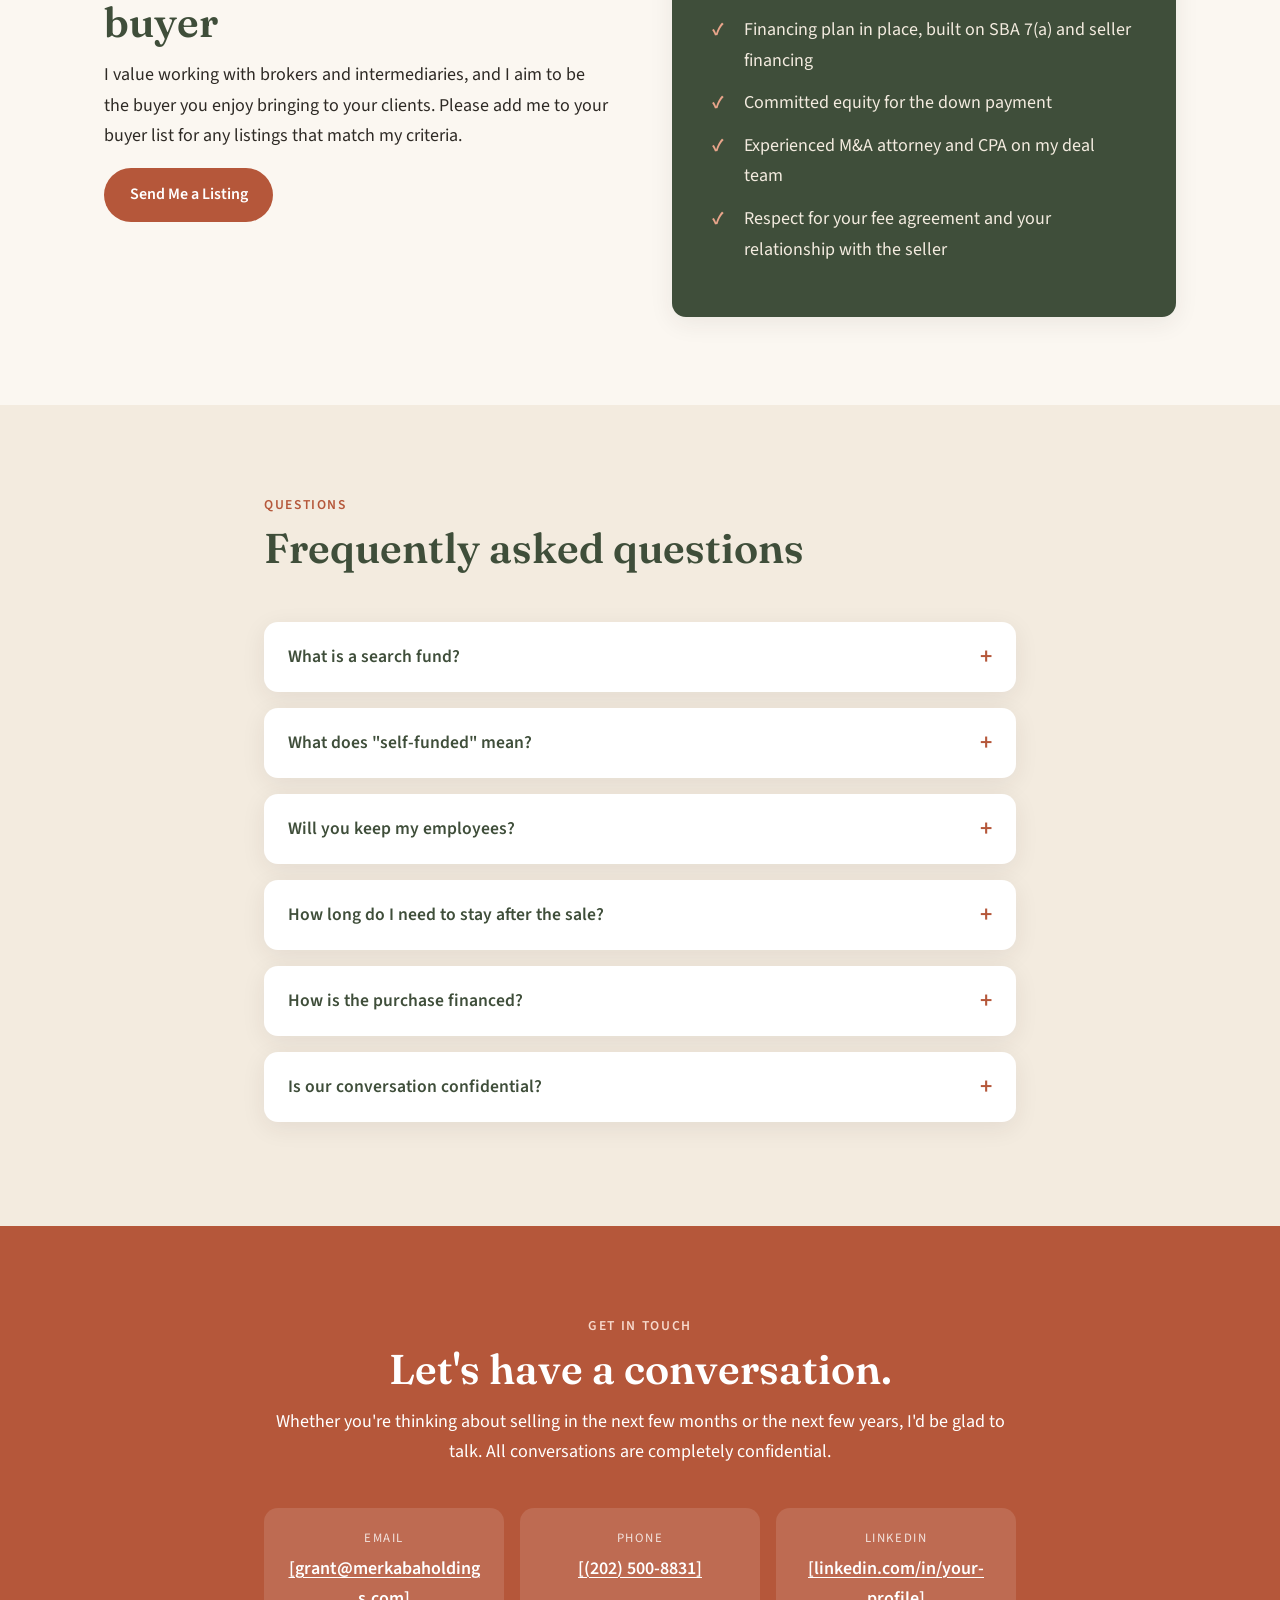
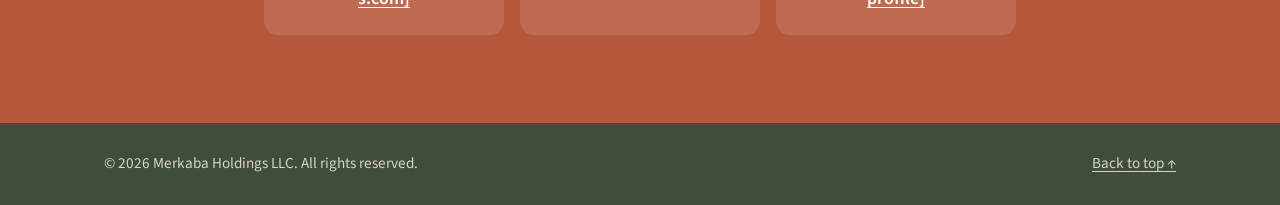
==== commit 6b2377bc: "Update contact email and phone number Co-Authored-By: Claude Opus 5.5 <noreply@anthropic.com>" ====
--- a/index.html
+++ b/index.html
@@ -400,11 +400,11 @@
         <div class="contact-methods">
           <div class="contact-item">
             <span class="contact-label">Email</span>
-            <a href="mailto:[you@example.com]">[you@example.com]</a>
+            <a href="mailto:[grant@merkabaholdings.com]">[grant@merkabaholdings.com]</a>
           </div>
           <div class="contact-item">
             <span class="contact-label">Phone</span>
-            <a href="tel:+1[5555555555]">[(555) 555-5555]</a>
+            <a href="tel:+1(202) 500-8831">[(202) 500-8831]</a>
           </div>
           <div class="contact-item">
             <span class="contact-label">LinkedIn</span>
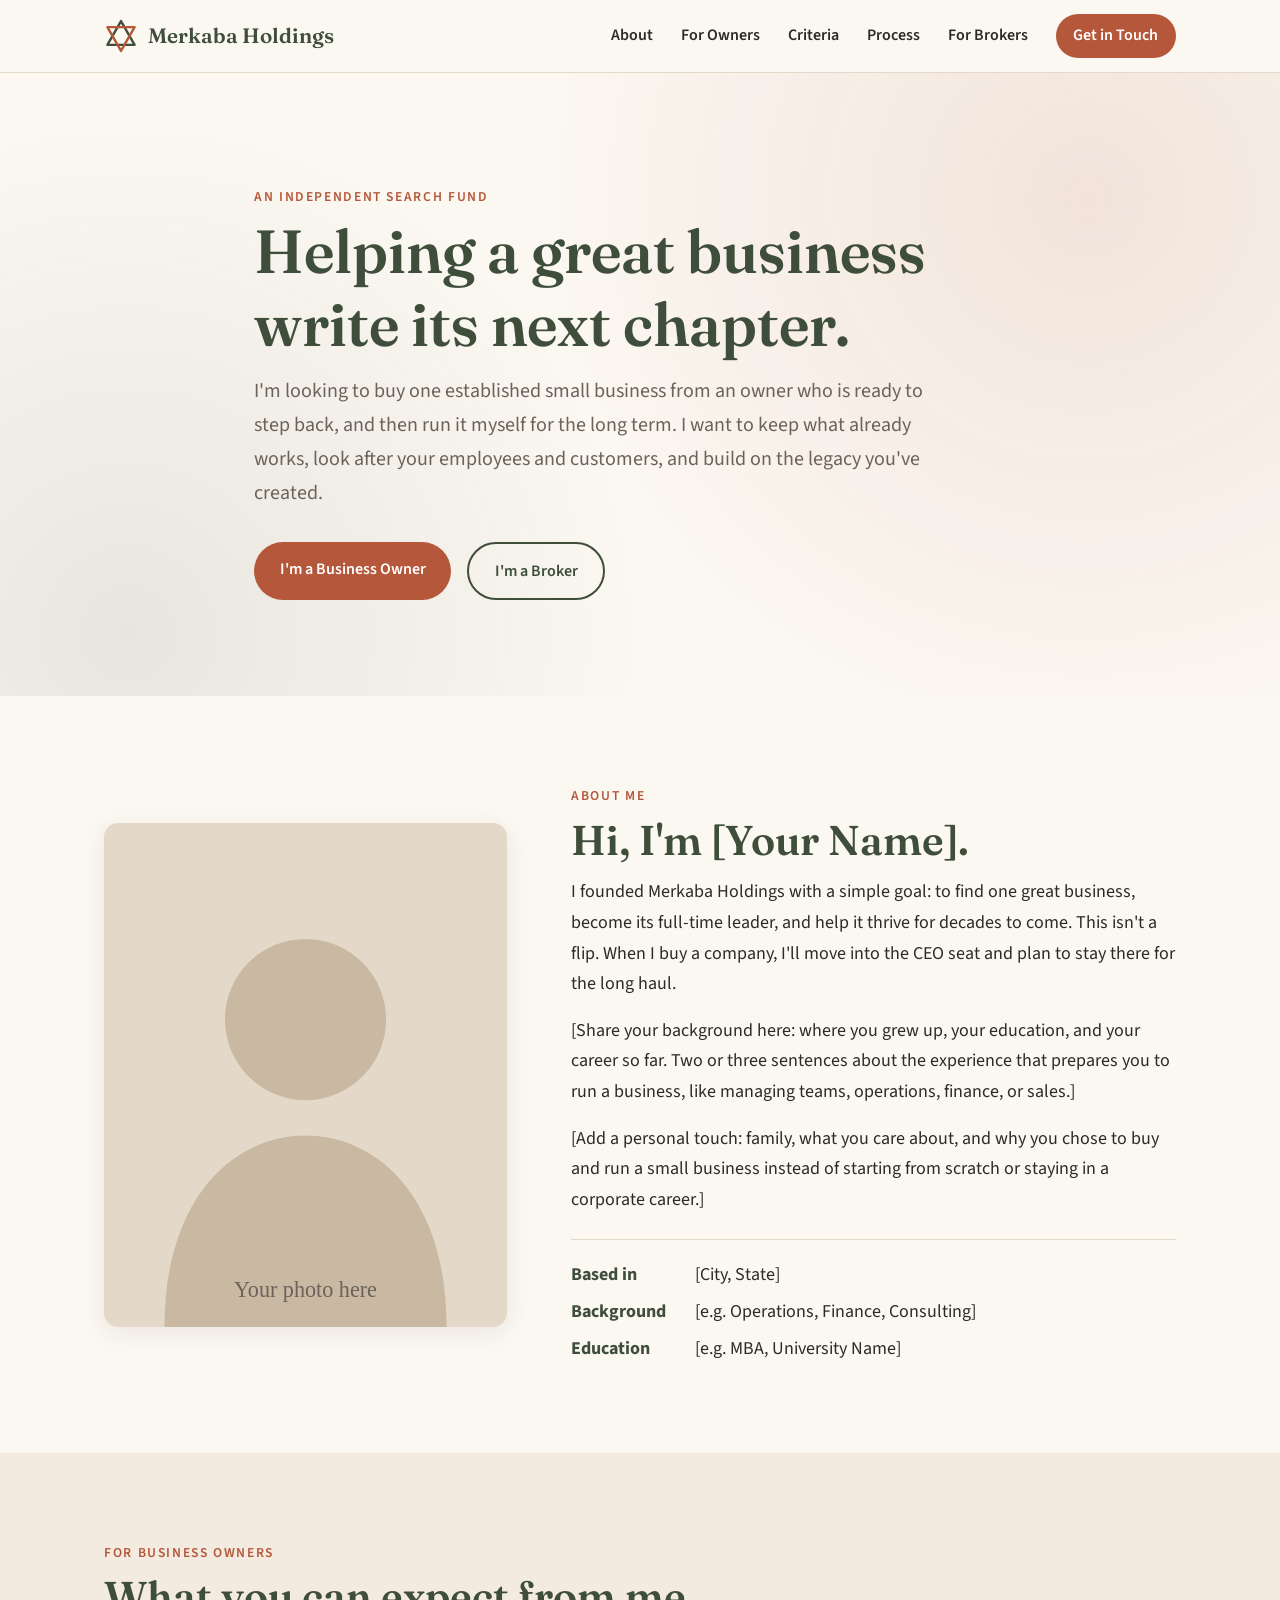
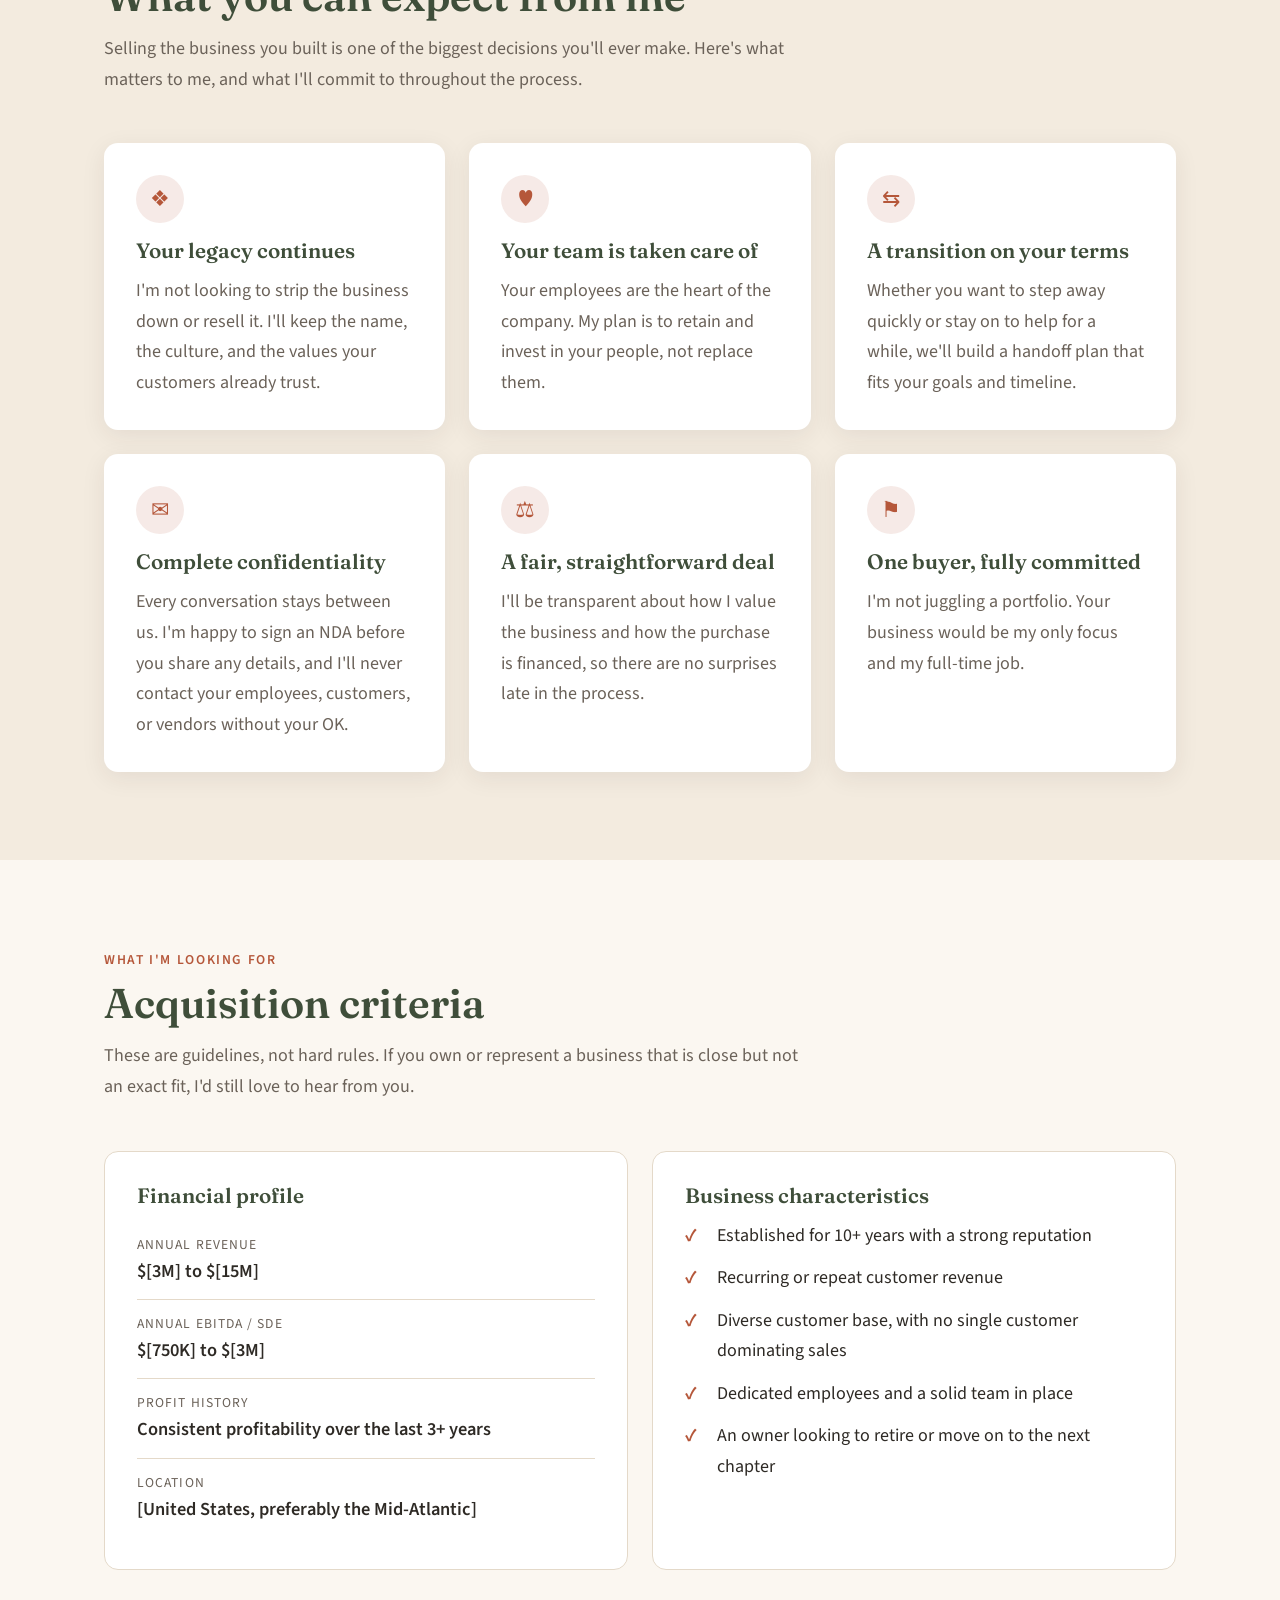
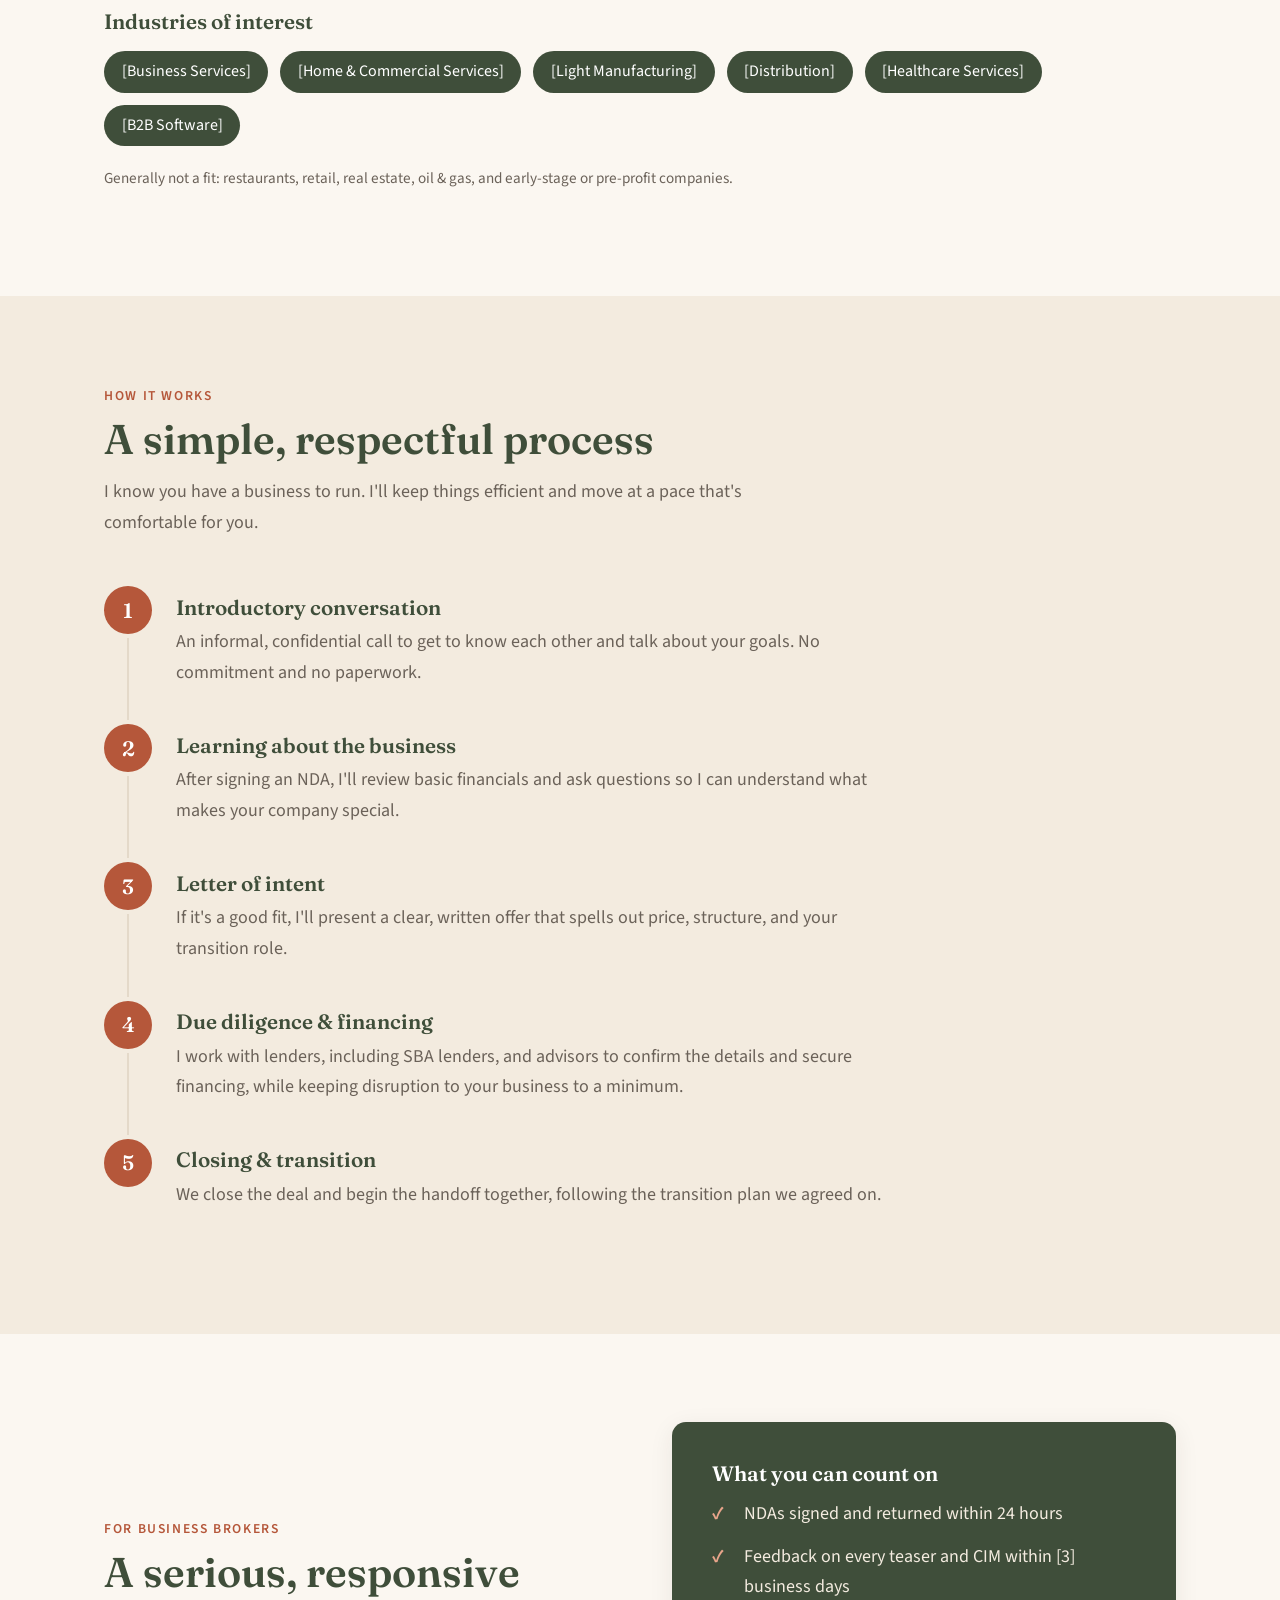
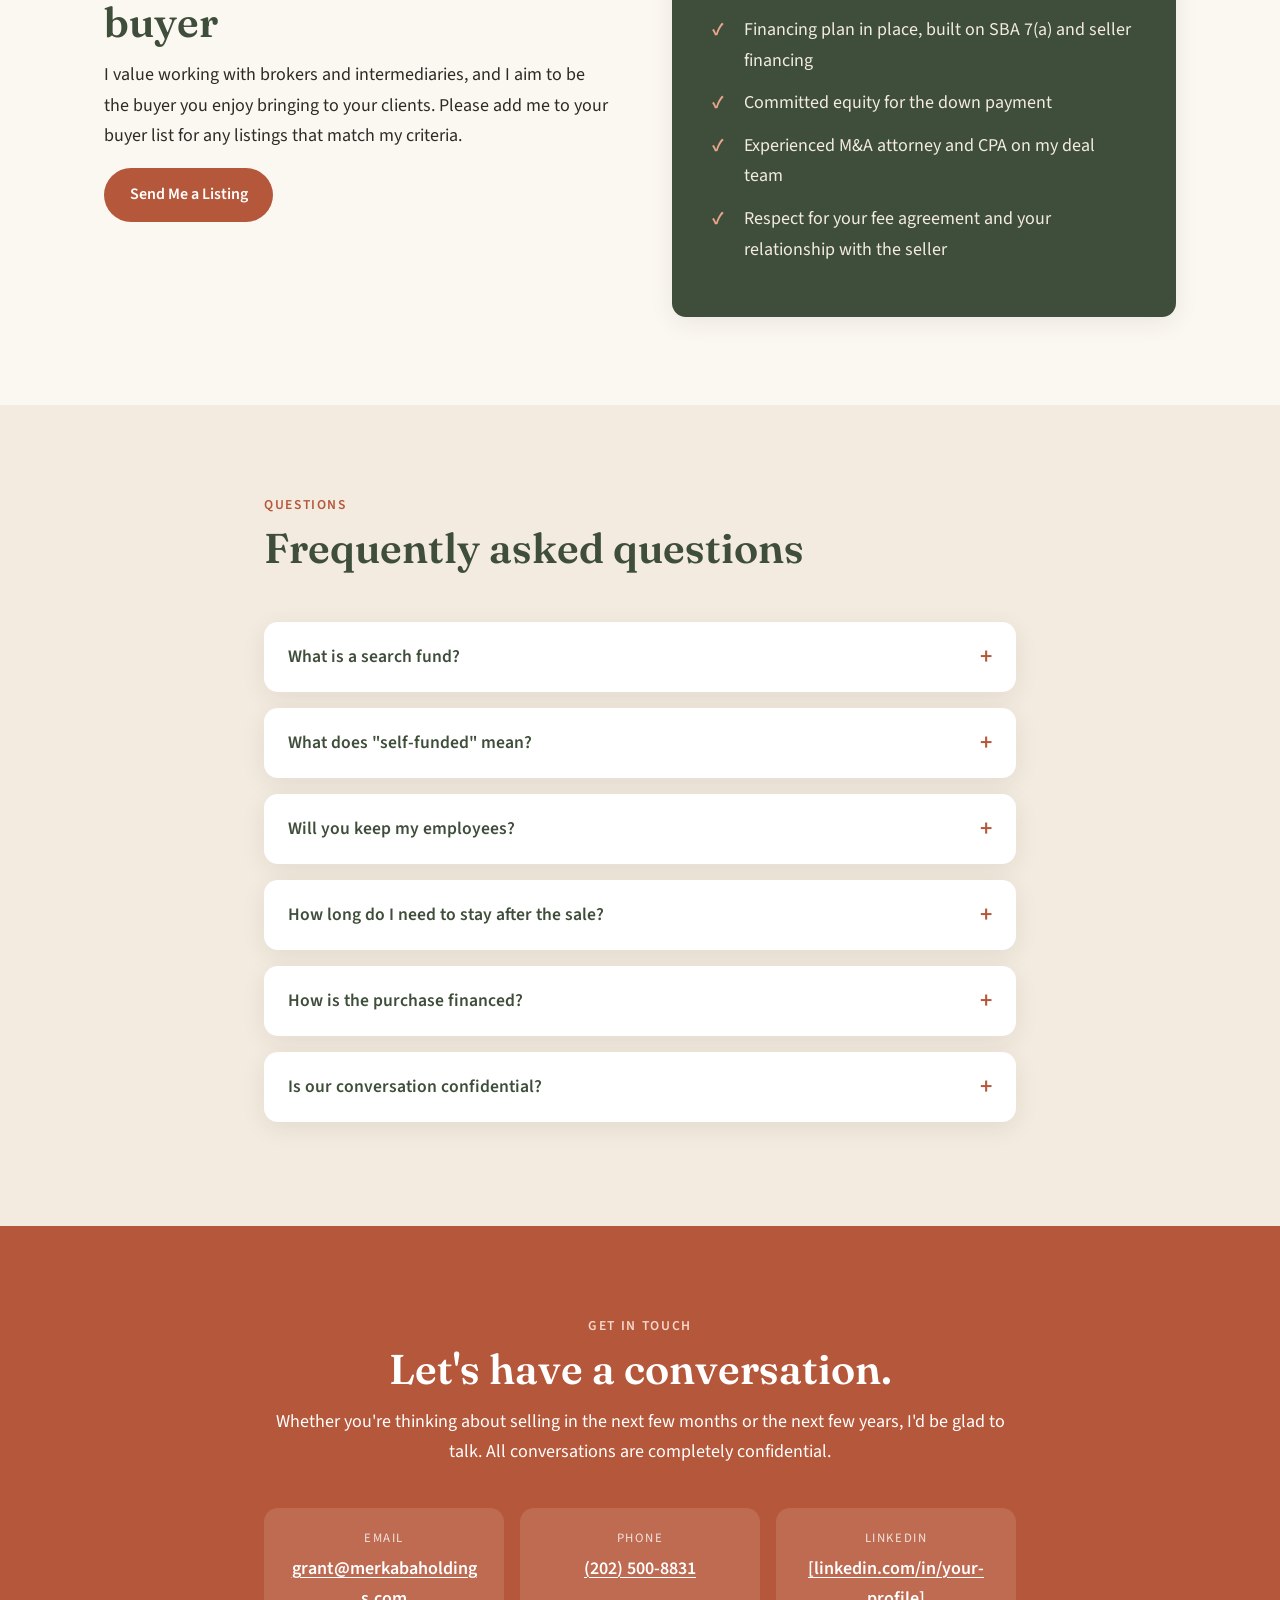
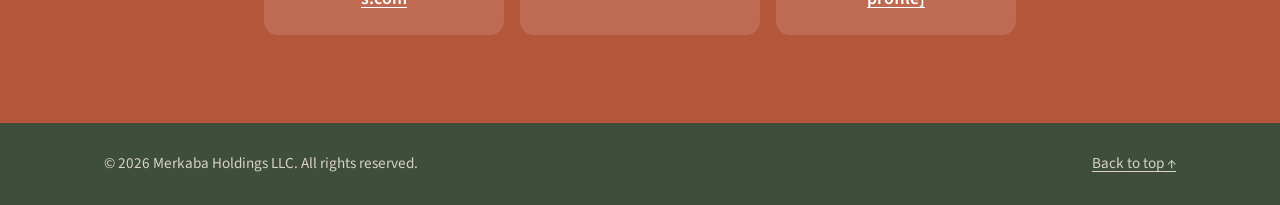
==== commit d95a1c55: "Fix contact email and phone links Co-Authored-By: Claude Opus 5.5 <noreply@anthropic.com>" ====
--- a/index.html
+++ b/index.html
@@ -400,11 +400,11 @@
         <div class="contact-methods">
           <div class="contact-item">
             <span class="contact-label">Email</span>
-            <a href="mailto:[grant@merkabaholdings.com]">[grant@merkabaholdings.com]</a>
+            <a href="mailto:grant@merkabaholdings.com">grant@merkabaholdings.com</a>
           </div>
           <div class="contact-item">
             <span class="contact-label">Phone</span>
-            <a href="tel:+1(202) 500-8831">[(202) 500-8831]</a>
+            <a href="tel:+12025008831">(202) 500-8831</a>
           </div>
           <div class="contact-item">
             <span class="contact-label">LinkedIn</span>
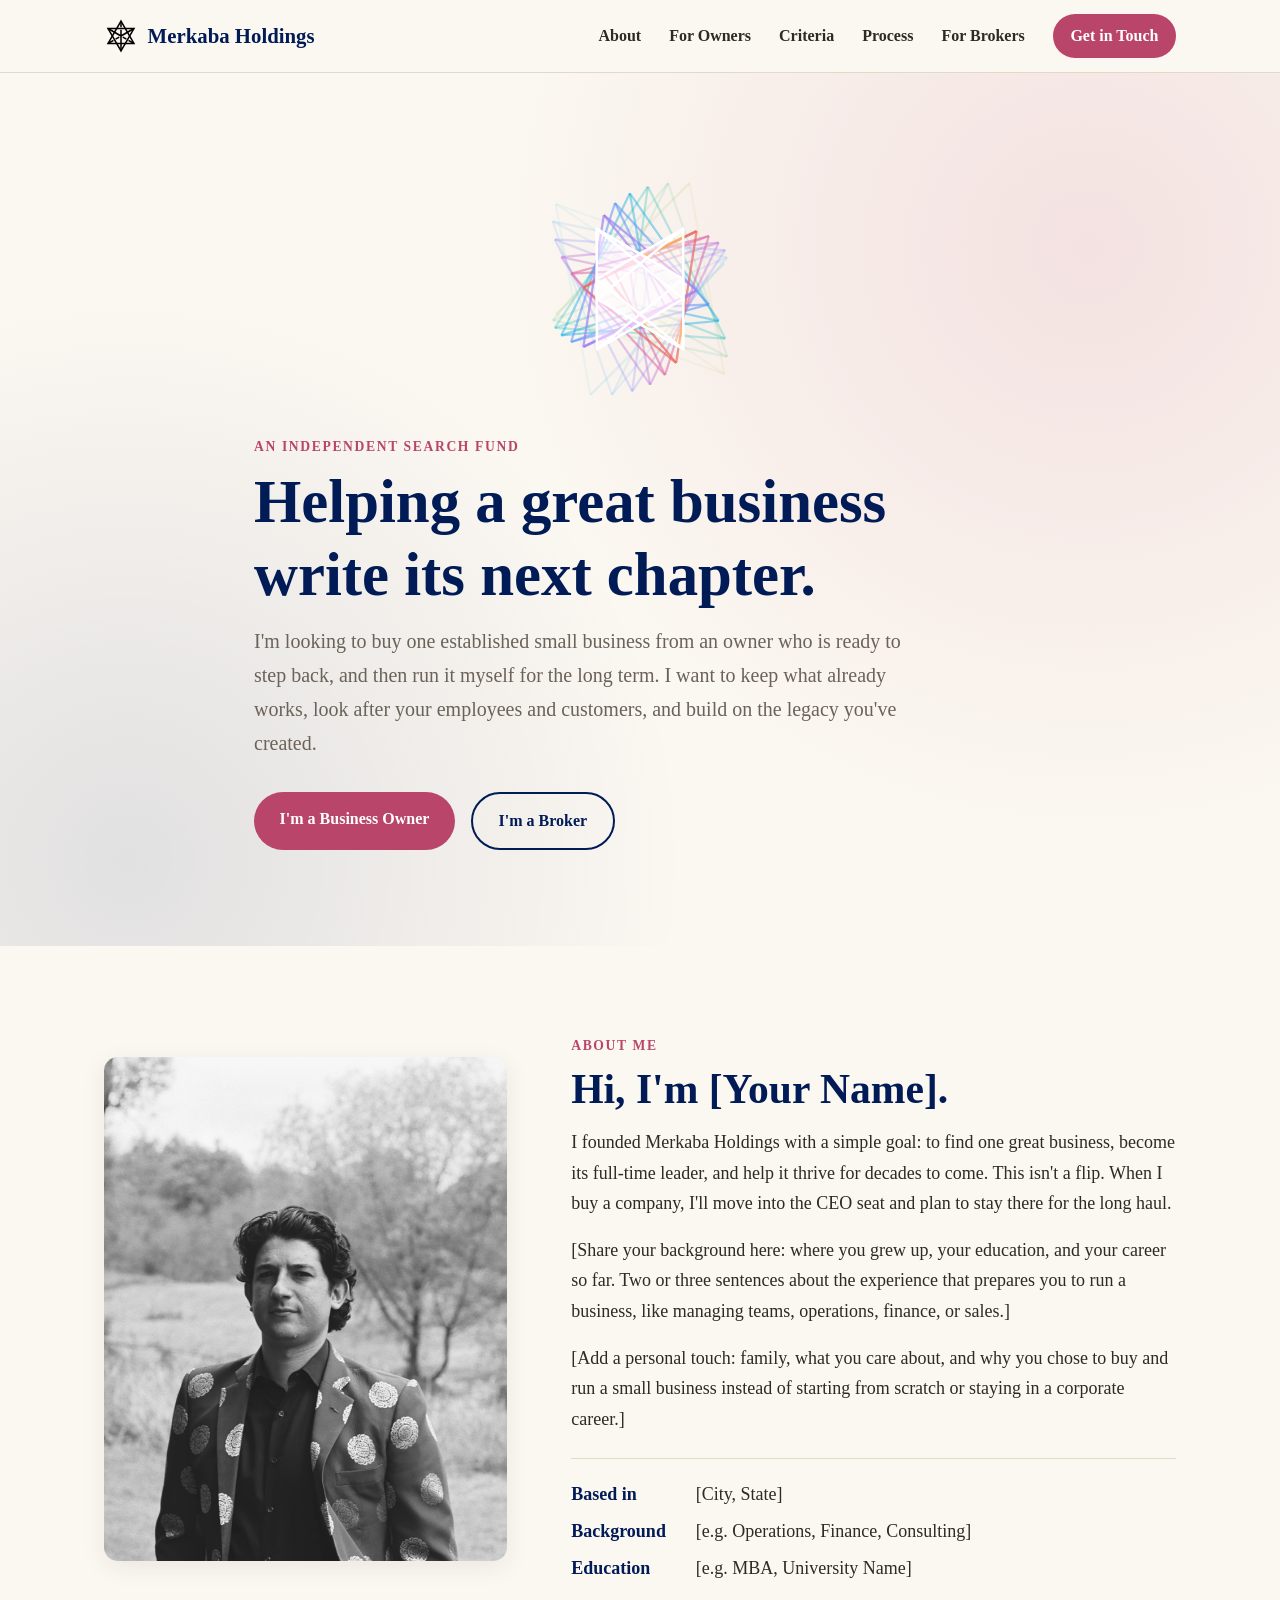
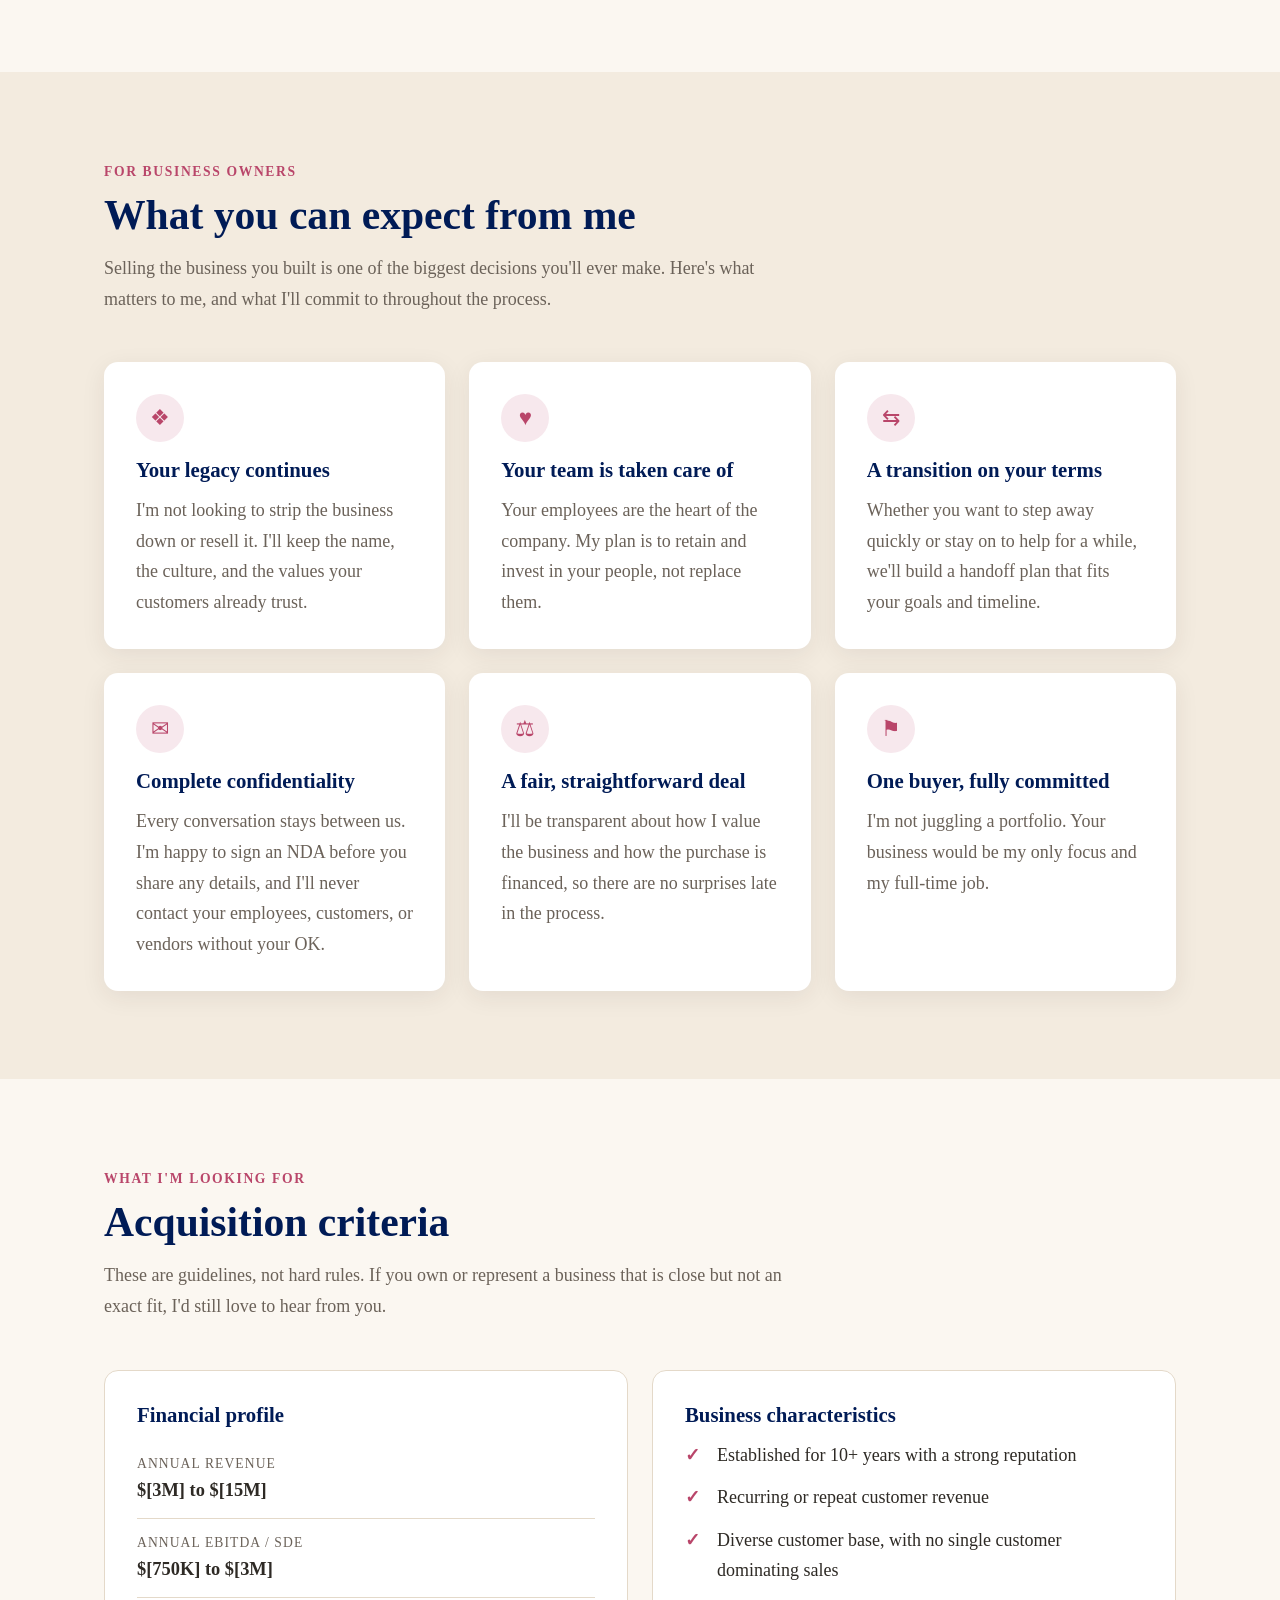
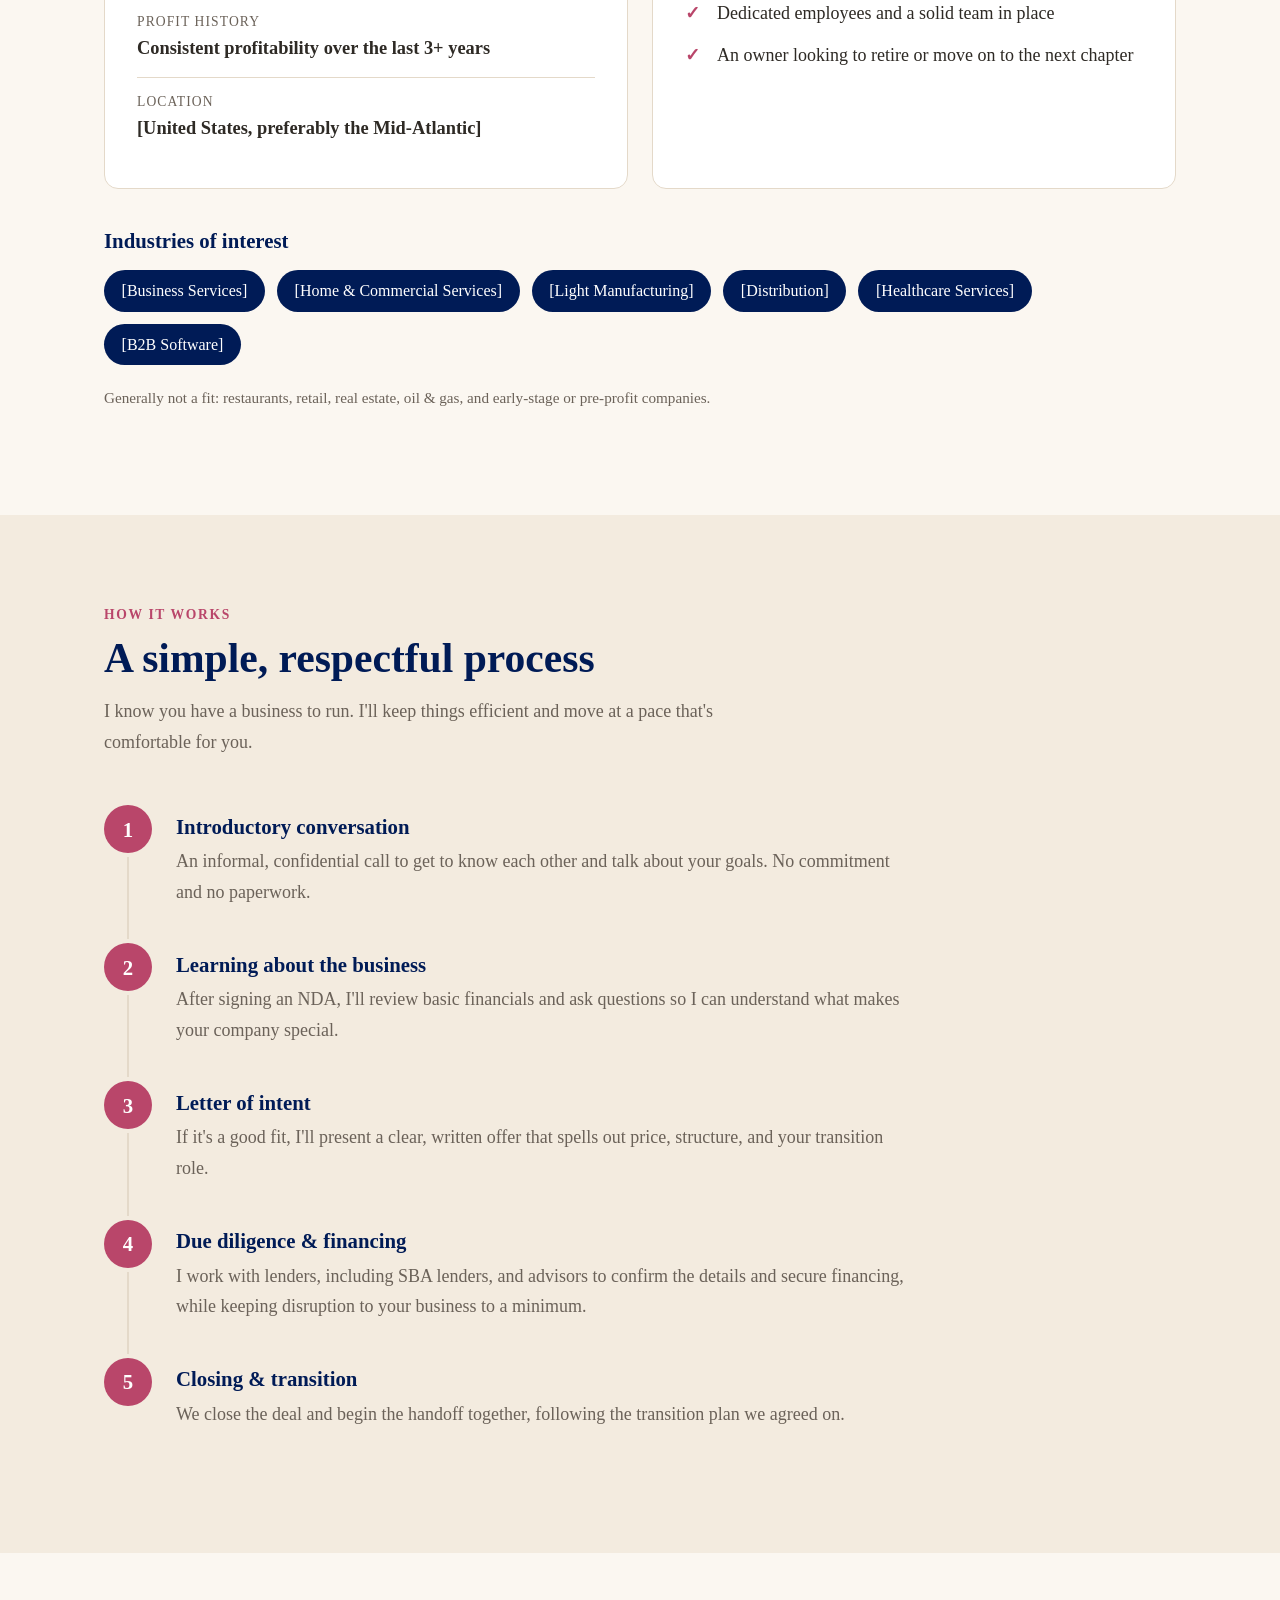
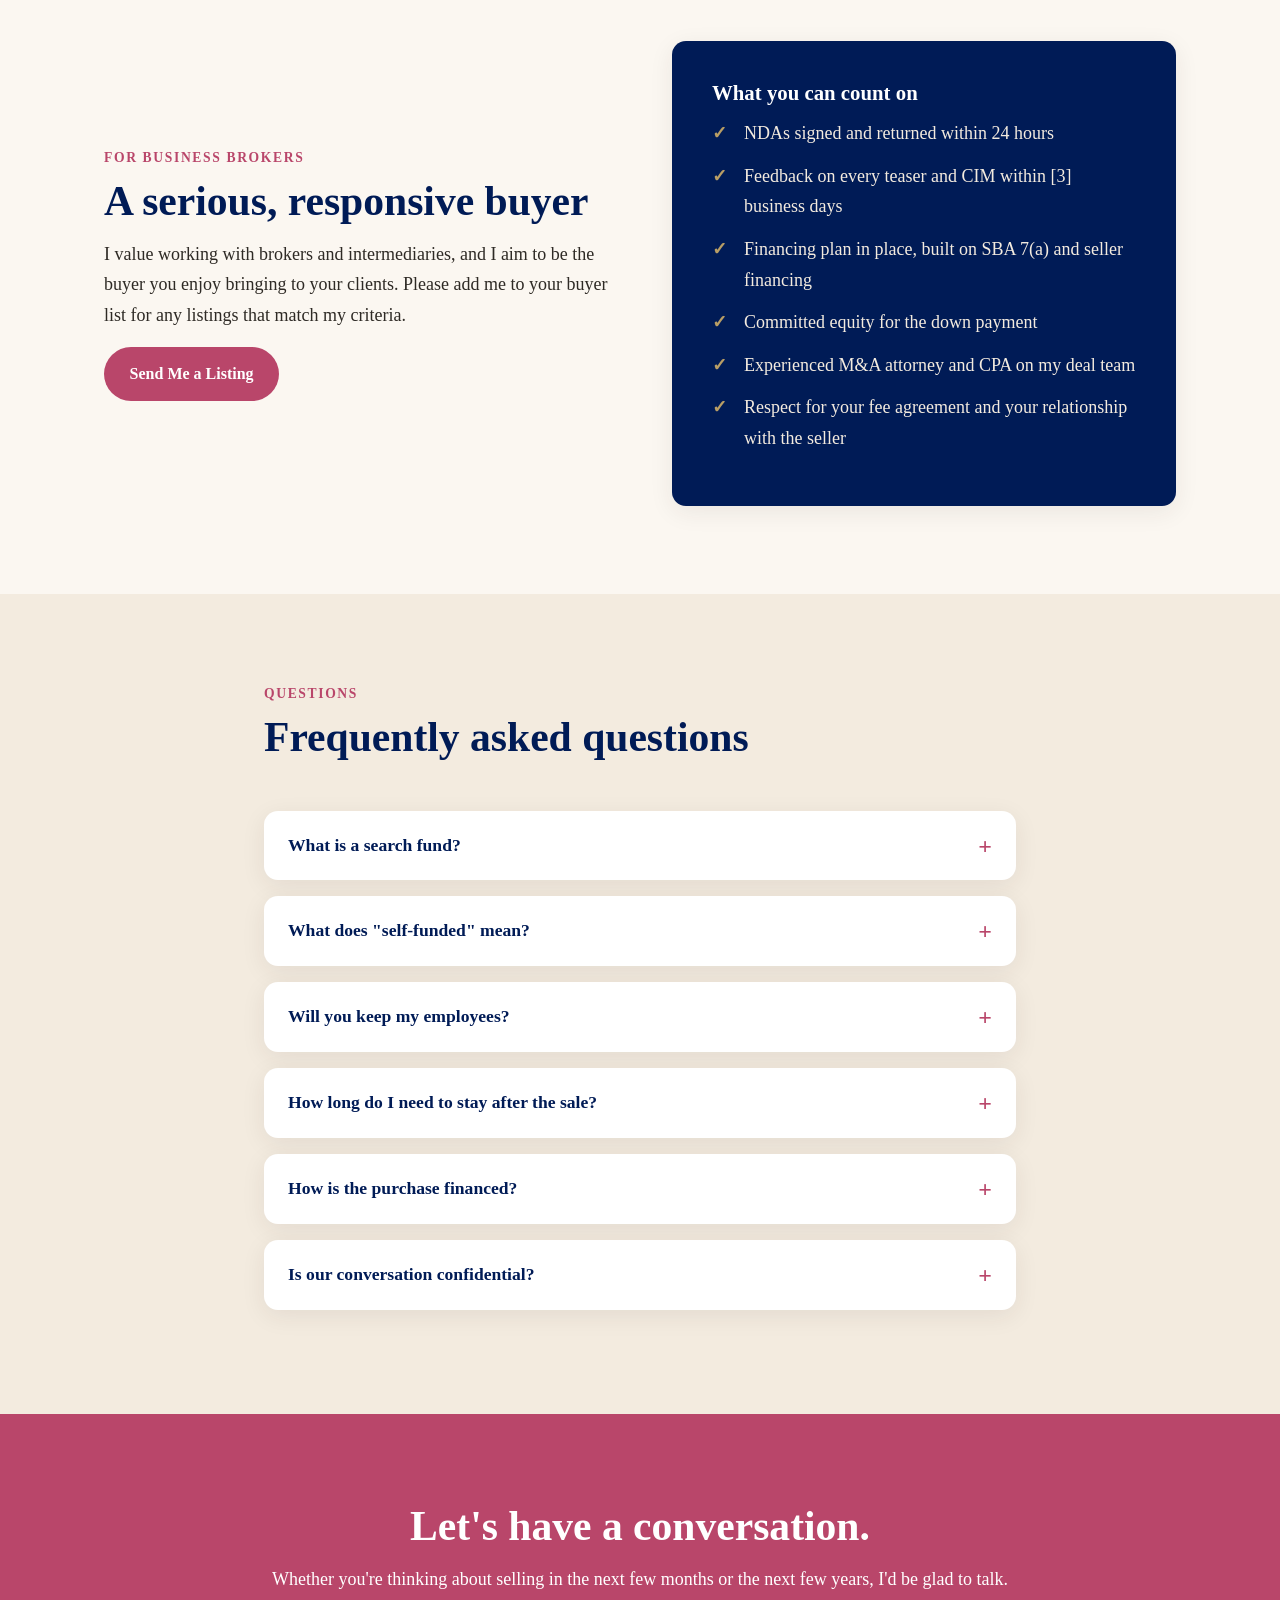
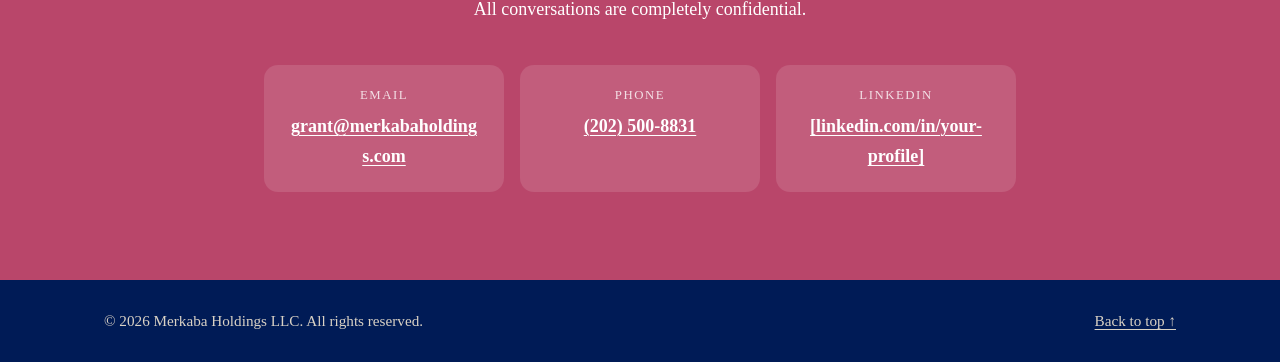
==== commit 45e23b90: "Rebrand site: animated logo mark, new color palette, and Clarendon typography Adds the merkaba-mark " ====
--- a/index.html
+++ b/index.html
@@ -3,7 +3,7 @@
 <head>
   <meta charset="UTF-8">
   <meta name="viewport" content="width=device-width, initial-scale=1.0">
-  <title>Merkaba Holdings | Acquiring and Growing One Great Business</title>
+  <title>Merkaba Holdings</title>
   <meta name="description" content="Merkaba Holdings is an independent search fund looking to acquire and personally operate one great small business for the long term.">
 
   <!-- Social preview (what shows when you paste the link into email, LinkedIn, or a text) -->
@@ -13,12 +13,15 @@
 
   <link rel="icon" href="images/logo.svg" type="image/svg+xml">
 
-  <!-- Fonts from Google Fonts -->
-  <link rel="preconnect" href="https://fonts.googleapis.com">
-  <link rel="preconnect" href="https://fonts.gstatic.com" crossorigin>
-  <link href="https://fonts.googleapis.com/css2?family=Fraunces:opsz,wght@9..144,400;9..144,600&family=Source+Sans+3:wght@400;600&display=swap" rel="stylesheet">
+  <!-- Typography: Clarendon. It's a commercial font (not on Google Fonts),
+       so it isn't loaded from a CDN here. Visitors currently see a
+       fallback slab serif (Superclarendon on Mac/iOS, otherwise Georgia).
+       To make true Clarendon render for every visitor, license it and
+       self-host it — see the @font-face block at the top of
+       css/styles.css and the README for step-by-step instructions. -->
 
   <link rel="stylesheet" href="css/styles.css">
+  <script src="merkaba-mark.js"></script>
 </head>
 <body>
 
@@ -54,6 +57,9 @@
          ============================================================ -->
     <section class="hero">
       <div class="container hero-inner">
+        <div class="hero-mark">
+          <merkaba-mark size="160" theme="dark" echoes="6" speed="0.5"></merkaba-mark>
+        </div>
         <p class="eyebrow">An independent search fund</p>
         <h1>Helping a great business write its next chapter.</h1>
         <p class="hero-lead">
@@ -77,7 +83,7 @@
         <div class="about-photo">
           <!-- To use your own photo: add it to the images folder and change the src below,
                e.g. src="images/headshot.jpg" -->
-          <img src="images/headshot-placeholder.svg" alt="Portrait of [Your Name]">
+          <img src="images/headshot-real.png" alt="Portrait of [Your Name]">
         </div>
 
         <div class="about-text">
@@ -390,7 +396,6 @@
          ============================================================ -->
     <section id="contact" class="section contact-section">
       <div class="container narrow contact-inner">
-        <p class="eyebrow">Get in Touch</p>
         <h2>Let's have a conversation.</h2>
         <p>
           Whether you're thinking about selling in the next few months or the next few years,
--- a/css/styles.css
+++ b/css/styles.css
@@ -4,6 +4,36 @@
    The easiest way to restyle the site is to change the variables in
    :root below. Every color and font on the page comes from these values.
    ========================================================================== */
+
+/* ==========================================================================
+   Clarendon (self-hosted)
+   --------------------------------------------------------------------------
+   Clarendon is a commercial typeface — it isn't available on Google Fonts,
+   so it can't be linked from a free CDN. Once you own a license and have
+   the font files, drop them in a "fonts" folder next to this stylesheet
+   and uncomment the block below. See the README for where to buy it and
+   exactly which files to add.
+   ========================================================================== */
+
+/*
+@font-face {
+  font-family: "Clarendon";
+  src: url("../fonts/Clarendon-Regular.woff2") format("woff2"),
+       url("../fonts/Clarendon-Regular.woff") format("woff");
+  font-weight: 400;
+  font-style: normal;
+  font-display: swap;
+}
+
+@font-face {
+  font-family: "Clarendon";
+  src: url("../fonts/Clarendon-Bold.woff2") format("woff2"),
+       url("../fonts/Clarendon-Bold.woff") format("woff");
+  font-weight: 600;
+  font-style: normal;
+  font-display: swap;
+}
+*/
 
 :root {
   /* Colors */
@@ -12,14 +42,23 @@
   --color-surface:     #FFFFFF;  /* cards */
   --color-text:        #2E2A25;  /* main text (warm charcoal) */
   --color-text-muted:  #6B6259;  /* secondary text */
-  --color-primary:     #B5573A;  /* terracotta accent (buttons, highlights) */
-  --color-primary-dark:#94452D;  /* terracotta for hover states */
-  --color-secondary:   #3F4E3A;  /* deep olive green (headings, footer) */
+  --color-primary:     #B9466A;  /* magenta accent (buttons, highlights) */
+  --color-primary-rgb: 185, 70, 106;
+  --color-primary-dark:#00133D;  /* deep navy for hover states */
+  --color-secondary:   #001B56;  /* navy (headings, footer) */
+  --color-secondary-rgb: 0, 27, 86;
+  --color-accent:      #B89E65;  /* gold (decorative accents) */
   --color-border:      #E4D9C9;  /* subtle borders */
 
-  /* Fonts */
-  --font-heading: "Fraunces", Georgia, "Times New Roman", serif;
-  --font-body:    "Source Sans 3", -apple-system, "Segoe UI", Helvetica, Arial, sans-serif;
+  /* Fonts
+     True "Clarendon" is a commercial font — no browser has it built in, so
+     it needs to be self-hosted (see the @font-face block above and the
+     README) or loaded via Adobe Fonts before it will actually render.
+     Until then, "Superclarendon" (Apple's close visual match, bundled
+     with every Mac/iPhone/iPad) is used as a no-license-needed fallback,
+     then a generic slab serif for everyone else. */
+  --font-heading: "Clarendon", "Clarendon URW", "Clarendon Std", "Superclarendon", "Bookman Old Style", Georgia, "Times New Roman", serif;
+  --font-body:    "Clarendon", "Clarendon URW", "Clarendon Std", "Superclarendon", "Bookman Old Style", Georgia, "Times New Roman", serif;
 
   /* Layout */
   --max-width: 1120px;
@@ -227,12 +266,23 @@
 .hero {
   padding: 7rem 0 6rem;
   background:
-    radial-gradient(circle at 85% 20%, rgba(181, 87, 58, 0.12), transparent 45%),
-    radial-gradient(circle at 10% 90%, rgba(63, 78, 58, 0.10), transparent 40%),
+    radial-gradient(circle at 85% 20%, rgba(var(--color-primary-rgb), 0.12), transparent 45%),
+    radial-gradient(circle at 10% 90%, rgba(var(--color-secondary-rgb), 0.10), transparent 40%),
     var(--color-bg);
 }
 
 .hero-inner { max-width: 820px; }
+
+.hero-mark {
+  display: flex;
+  justify-content: center;
+  margin-bottom: 2rem;
+}
+
+.hero-mark merkaba-mark {
+  border-radius: 50%;
+  padding: 1.5rem;
+}
 
 .hero-lead {
   font-size: 1.25rem;
@@ -324,7 +374,7 @@
   display: grid;
   place-items: center;
   border-radius: 50%;
-  background: rgba(181, 87, 58, 0.12);
+  background: rgba(var(--color-primary-rgb), 0.12);
   color: var(--color-primary);
   font-size: 1.4rem;
   margin-bottom: 1rem;
@@ -487,7 +537,7 @@
 
 .broker-card h3 { color: #fff; }
 
-.broker-card .check-list li::before { color: #E9A58B; }
+.broker-card .check-list li::before { color: var(--color-accent); }
 
 /* ==========================================================================
    FAQ (uses built-in <details>/<summary>, so no JavaScript needed)
@@ -544,7 +594,7 @@
 
 .contact-section h2 { color: #fff; }
 
-.contact-section .eyebrow { color: #F7D9CC; }
+.contact-section .eyebrow { color: var(--color-primary-dark); }
 
 .contact-methods {
   display: flex;
@@ -577,7 +627,11 @@
   word-break: break-word;
 }
 
-.contact-item a:hover { color: #F7D9CC; }
+/* Deep navy is unmistakably different from the white/ivory base link color
+   (17:1 contrast against it) while still holding up against the magenta
+   background (3.6:1) — the gold accent it replaced barely registered on
+   either count. */
+.contact-item a:hover { color: var(--color-primary-dark); }
 
 /* ==========================================================================
    Footer
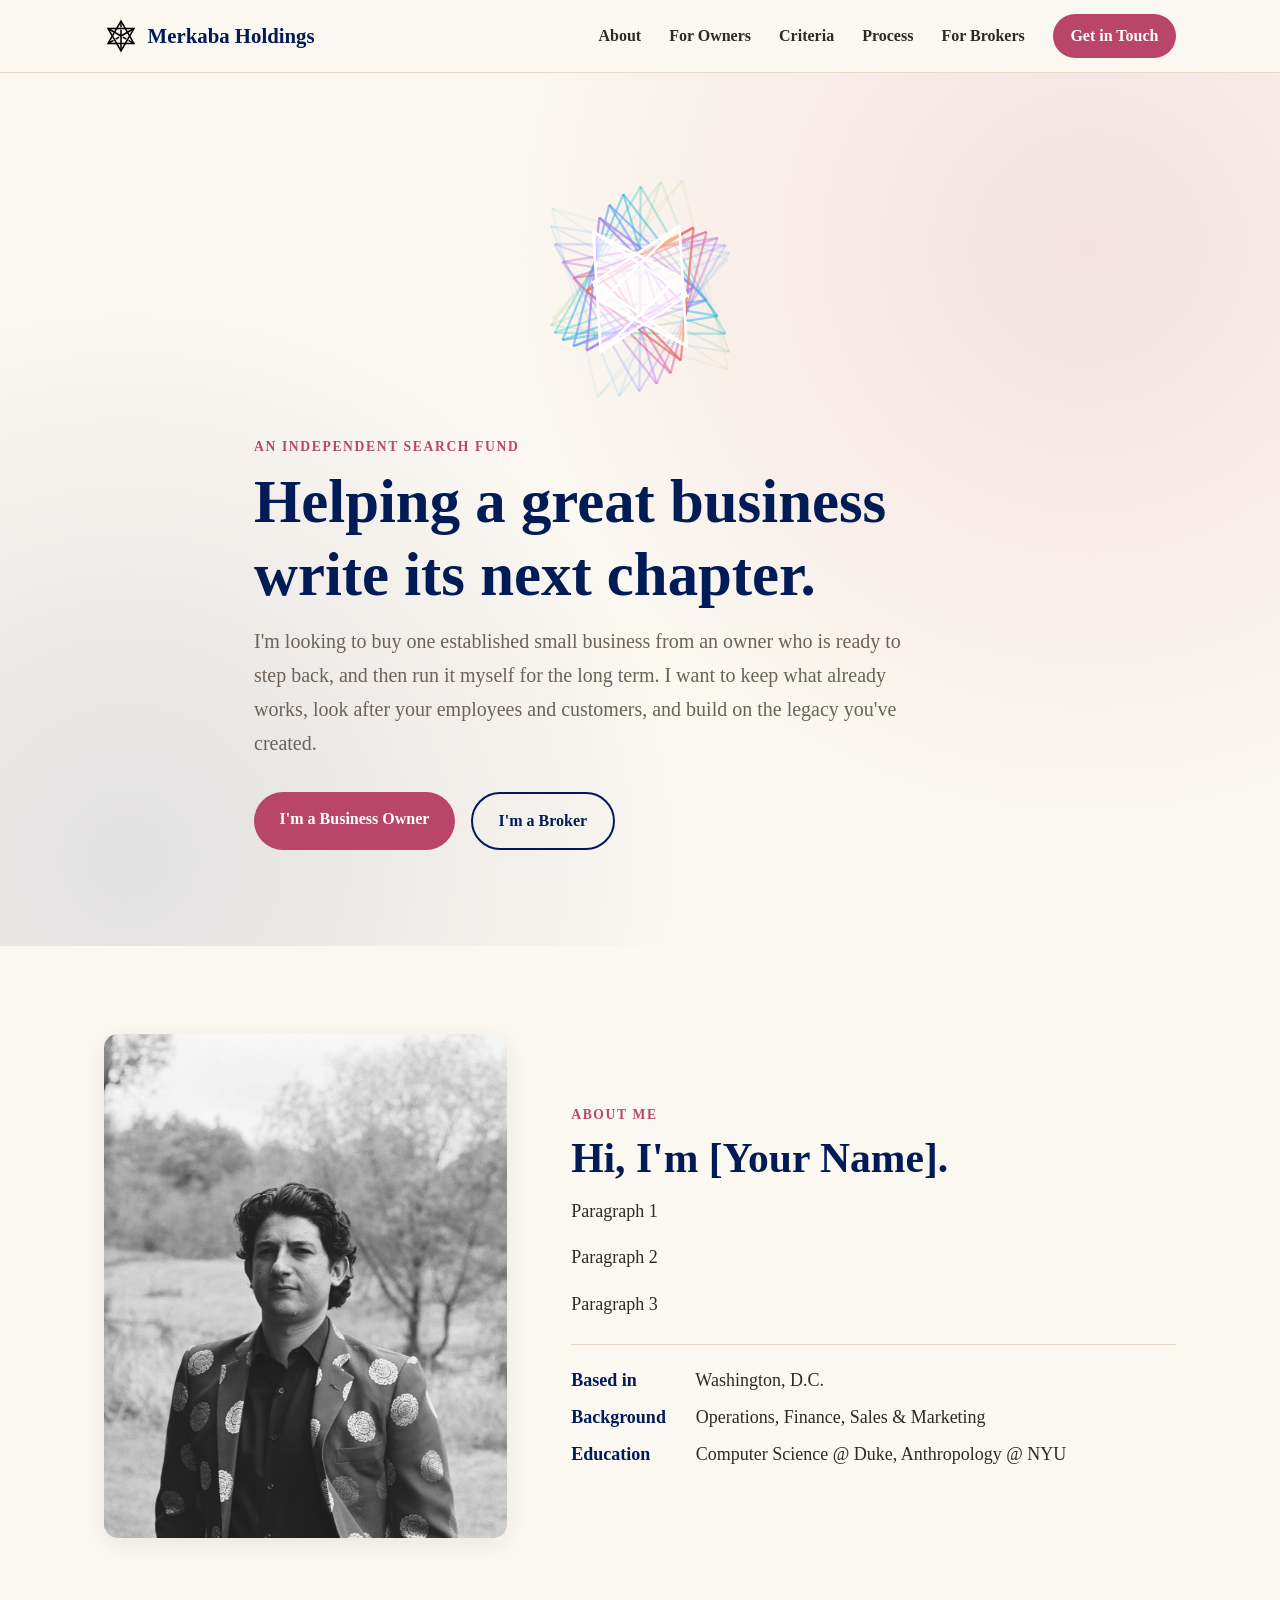
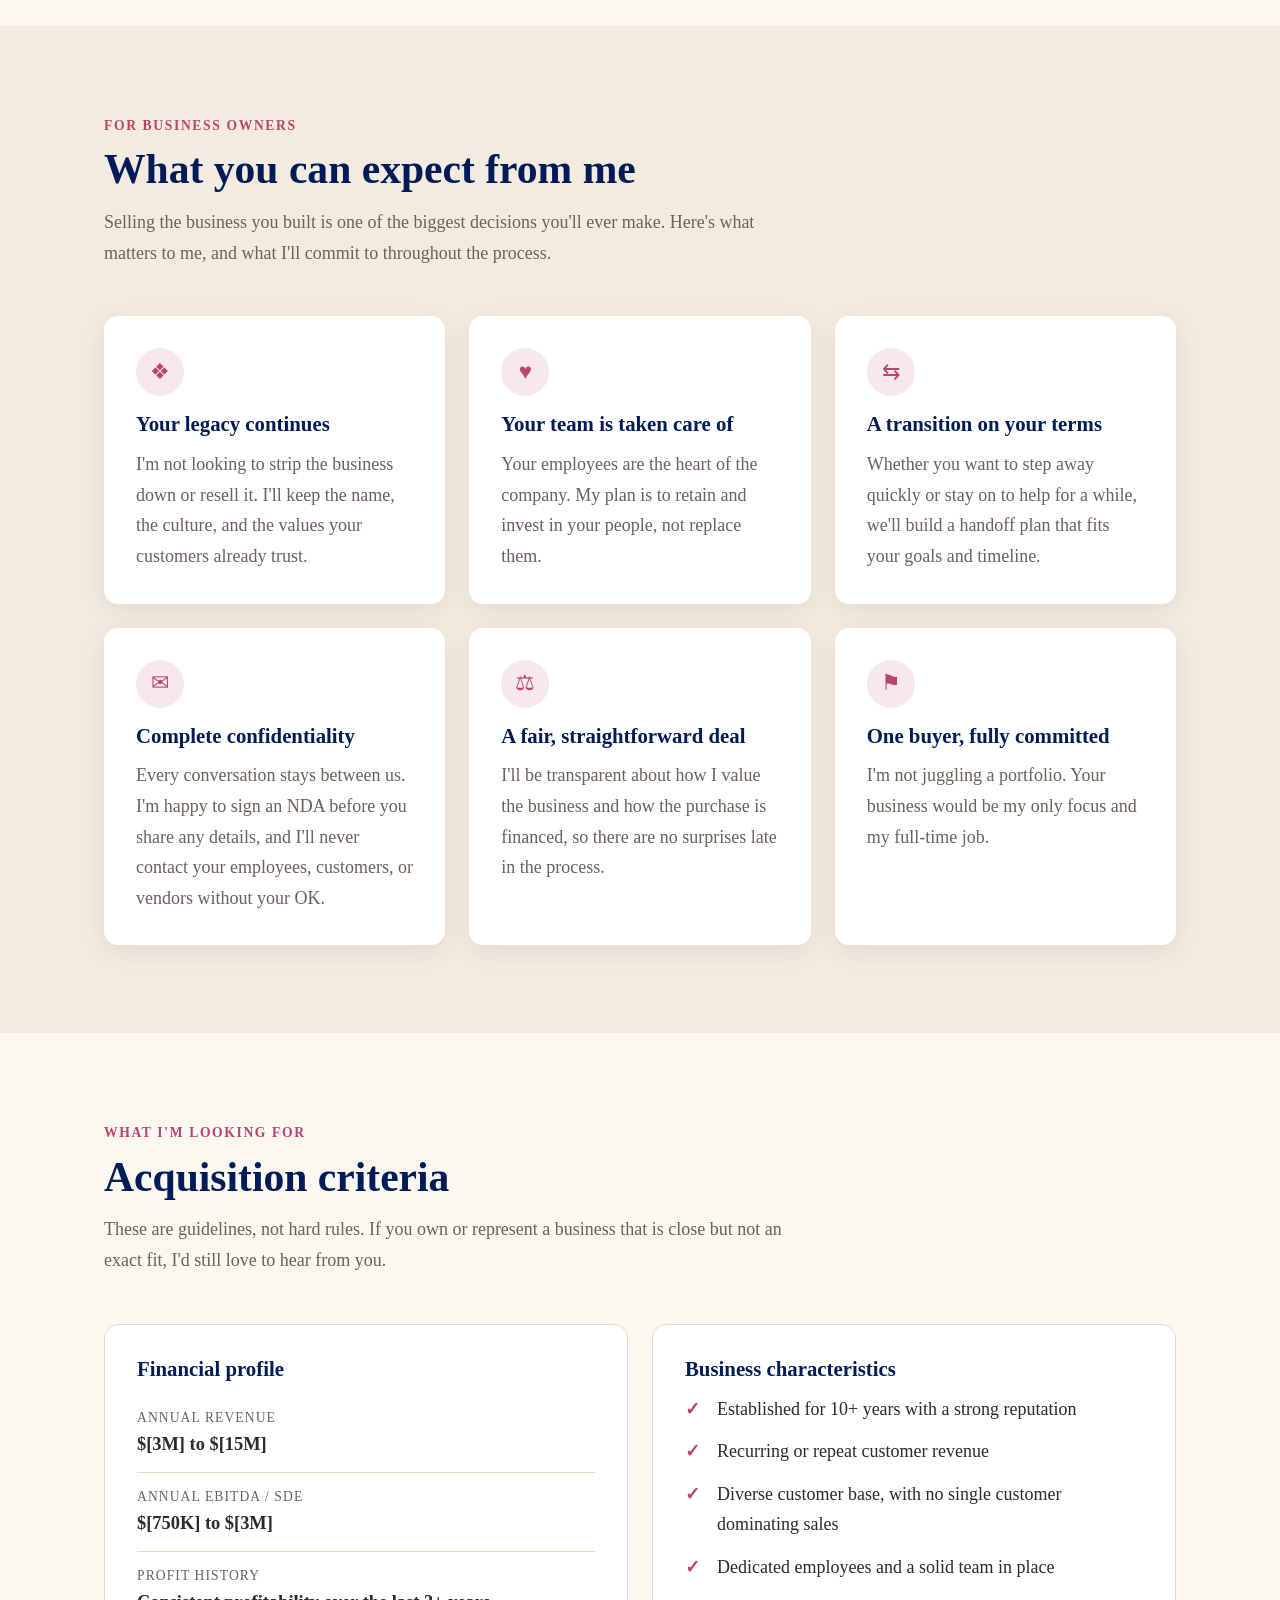
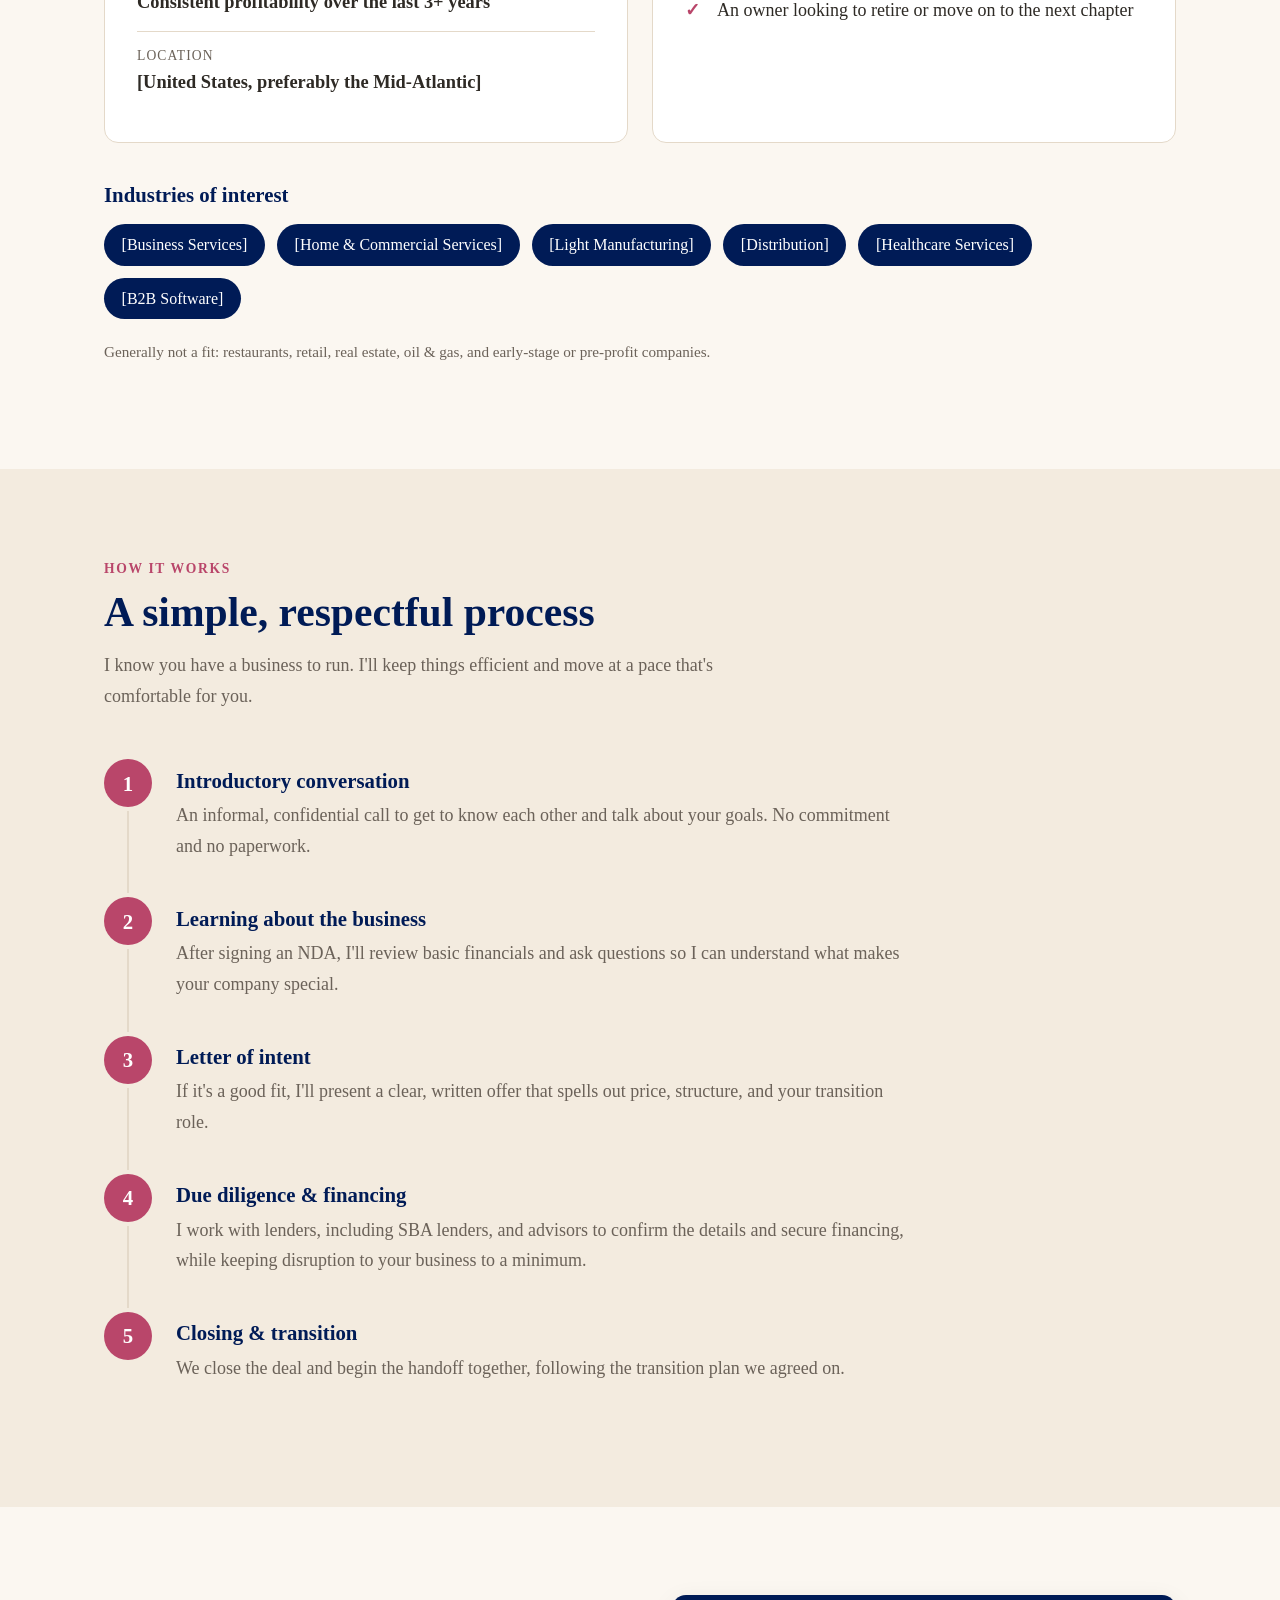
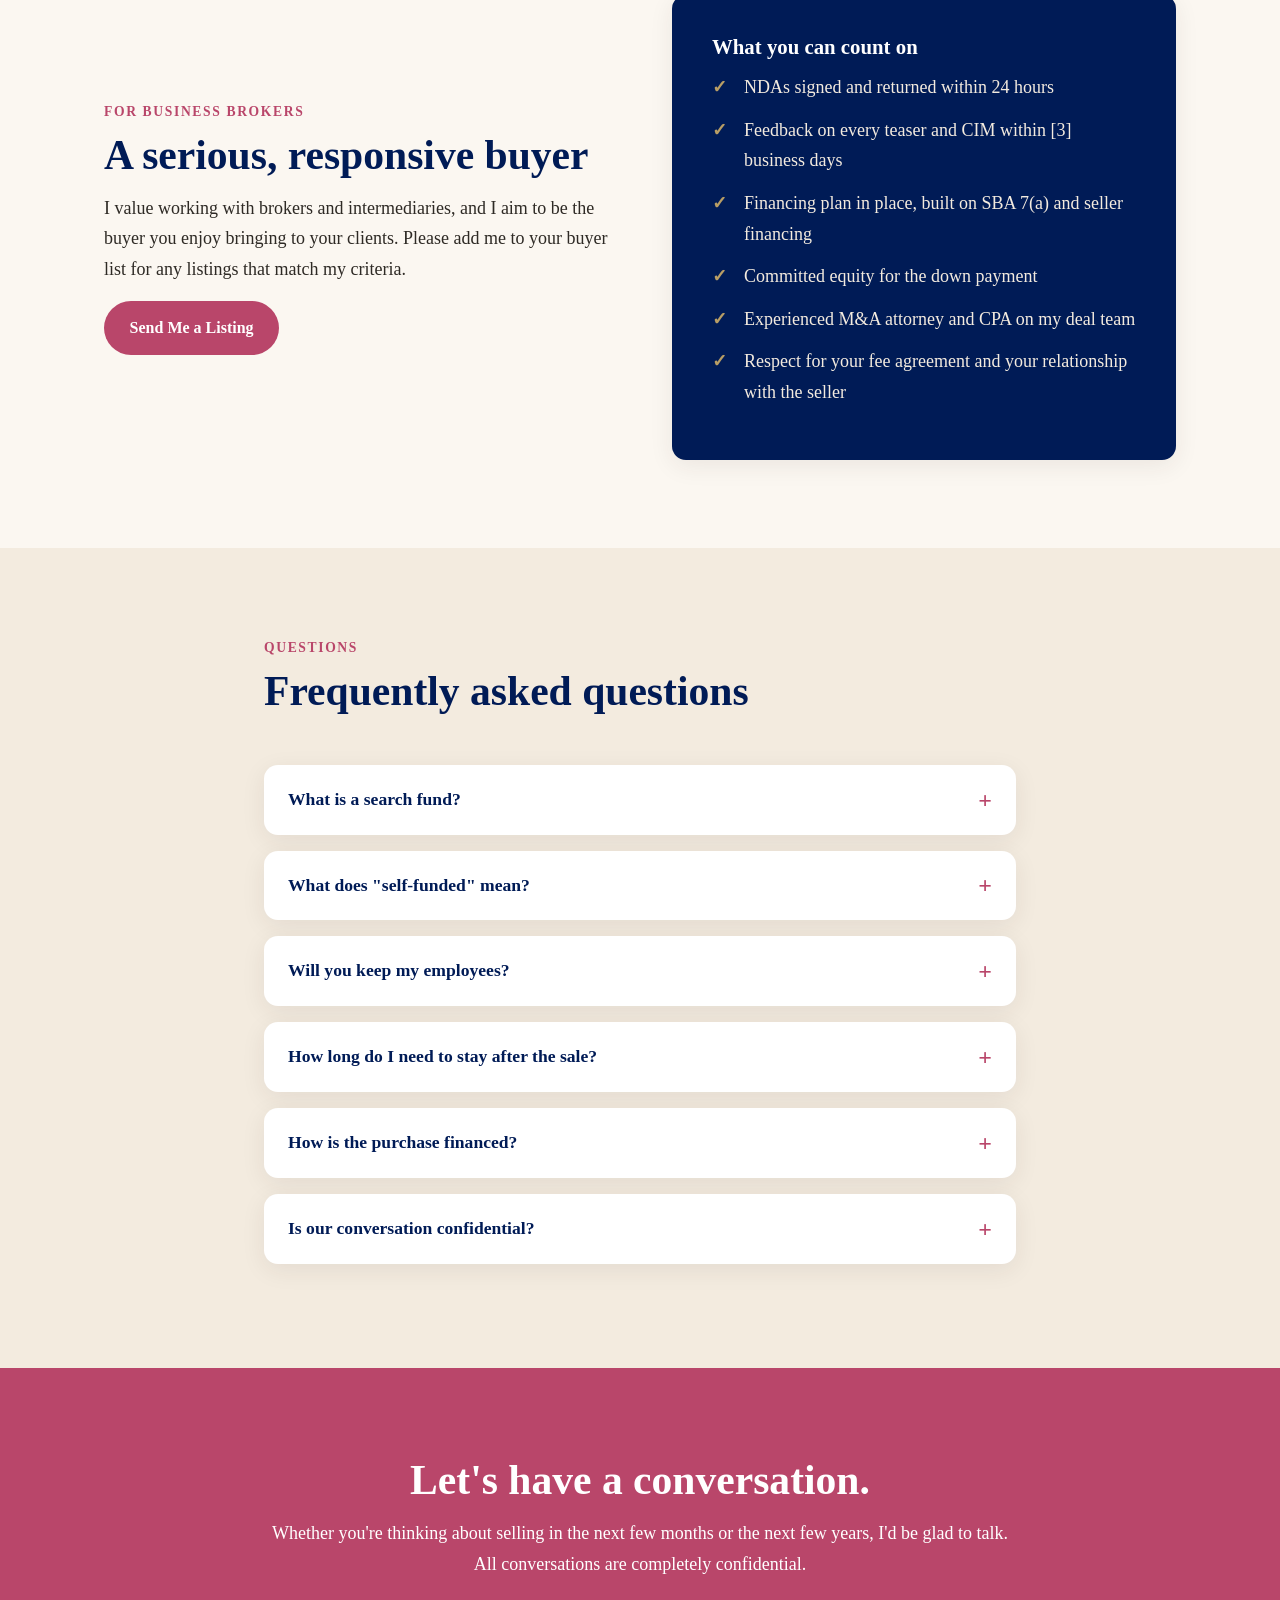
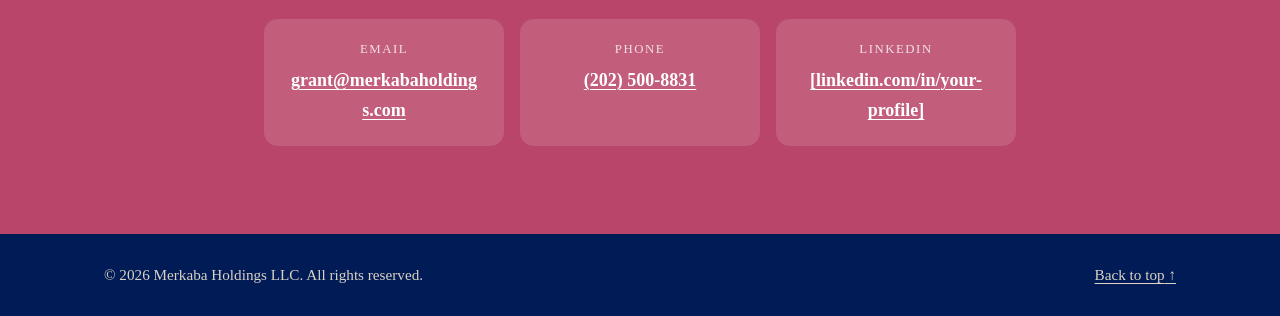
==== commit 578b2751: "Add editable content pipeline and internship page Introduces content.md + build.py so site text can " ====
--- a/index.html
+++ b/index.html
@@ -3,12 +3,12 @@
 <head>
   <meta charset="UTF-8">
   <meta name="viewport" content="width=device-width, initial-scale=1.0">
-  <title>Merkaba Holdings</title>
-  <meta name="description" content="Merkaba Holdings is an independent search fund looking to acquire and personally operate one great small business for the long term.">
+  <title><!--c:browser-tab-search-preview|page-title:start-->Merkaba Holdings<!--c:browser-tab-search-preview|page-title:end--></title>
+  <meta name="description" content="Merkaba Holdings is an independent search fund looking to acquire and personally operate one great small business for the long term."> <!--c:attr:browser-tab-search-preview|search-engine-description-->
 
   <!-- Social preview (what shows when you paste the link into email, LinkedIn, or a text) -->
-  <meta property="og:title" content="Merkaba Holdings">
-  <meta property="og:description" content="Acquiring and personally operating one great business for the long term.">
+  <meta property="og:title" content="Merkaba Holdings"> <!--c:attr:browser-tab-search-preview|social-share-title-->
+  <meta property="og:description" content="Acquiring and personally operating one great business for the long term."> <!--c:attr:browser-tab-search-preview|social-share-description-->
   <meta property="og:type" content="website">
 
   <link rel="icon" href="images/logo.svg" type="image/svg+xml">
@@ -32,7 +32,7 @@
     <div class="container nav-bar">
       <a href="#top" class="brand">
         <img src="images/logo.svg" alt="" class="brand-logo">
-        <span>Merkaba Holdings</span>
+        <span><!--c:header-navigation|brand-name-next-to-the-logo:start-->Merkaba Holdings<!--c:header-navigation|brand-name-next-to-the-logo:end--></span>
       </a>
 
       <button class="nav-toggle" aria-label="Open menu" aria-expanded="false" aria-controls="site-nav">
@@ -40,12 +40,12 @@
       </button>
 
       <nav id="site-nav" class="site-nav">
-        <a href="#about">About</a>
-        <a href="#owners">For Owners</a>
-        <a href="#criteria">Criteria</a>
-        <a href="#process">Process</a>
-        <a href="#brokers">For Brokers</a>
-        <a href="#contact" class="nav-cta">Get in Touch</a>
+        <a href="#about"><!--c:header-navigation|nav-link-about:start-->About<!--c:header-navigation|nav-link-about:end--></a>
+        <a href="#owners"><!--c:header-navigation|nav-link-for-owners:start-->For Owners<!--c:header-navigation|nav-link-for-owners:end--></a>
+        <a href="#criteria"><!--c:header-navigation|nav-link-criteria:start-->Criteria<!--c:header-navigation|nav-link-criteria:end--></a>
+        <a href="#process"><!--c:header-navigation|nav-link-process:start-->Process<!--c:header-navigation|nav-link-process:end--></a>
+        <a href="#brokers"><!--c:header-navigation|nav-link-for-brokers:start-->For Brokers<!--c:header-navigation|nav-link-for-brokers:end--></a>
+        <a href="#contact" class="nav-cta"><!--c:header-navigation|nav-link-get-in-touch-button:start-->Get in Touch<!--c:header-navigation|nav-link-get-in-touch-button:end--></a>
       </nav>
     </div>
   </header>
@@ -60,16 +60,14 @@
         <div class="hero-mark">
           <merkaba-mark size="160" theme="dark" echoes="6" speed="0.5"></merkaba-mark>
         </div>
-        <p class="eyebrow">An independent search fund</p>
-        <h1>Helping a great business write its next chapter.</h1>
+        <p class="eyebrow"><!--c:hero|eyebrow:start-->An independent search fund<!--c:hero|eyebrow:end--></p>
+        <h1><!--c:hero|headline:start-->Helping a great business write its next chapter.<!--c:hero|headline:end--></h1>
         <p class="hero-lead">
-          I'm looking to buy one established small business from an owner who is ready to
-          step back, and then run it myself for the long term. I want to keep what already works,
-          look after your employees and customers, and build on the legacy you've created.
+          <!--c:hero|lead-paragraph:start-->I'm looking to buy one established small business from an owner who is ready to step back, and then run it myself for the long term. I want to keep what already works, look after your employees and customers, and build on the legacy you've created.<!--c:hero|lead-paragraph:end-->
         </p>
         <div class="hero-actions">
-          <a href="#owners" class="btn btn-primary">I'm a Business Owner</a>
-          <a href="#brokers" class="btn btn-secondary">I'm a Broker</a>
+          <a href="#owners" class="btn btn-primary"><!--c:hero|button-business-owner:start-->I'm a Business Owner<!--c:hero|button-business-owner:end--></a>
+          <a href="#brokers" class="btn btn-secondary"><!--c:hero|button-broker:start-->I'm a Broker<!--c:hero|button-broker:end--></a>
         </div>
       </div>
     </section>
@@ -83,30 +81,25 @@
         <div class="about-photo">
           <!-- To use your own photo: add it to the images folder and change the src below,
                e.g. src="images/headshot.jpg" -->
-          <img src="images/headshot-real.png" alt="Portrait of [Your Name]">
+          <img src="images/headshot-real.png" alt="Portrait of [Your Name]"> <!--c:attr:about-me|photo-alt-text-->
         </div>
 
         <div class="about-text">
-          <p class="eyebrow">About Me</p>
-          <h2>Hi, I'm [Your Name].</h2>
-          <p>
-            I founded Merkaba Holdings with a simple goal: to find one great business, become its
-            full-time leader, and help it thrive for decades to come. This isn't a flip. When I buy
-            a company, I'll move into the CEO seat and plan to stay there for the long haul.
-          </p>
-          <p>
-            [Share your background here: where you grew up, your education, and your career
-            so far. Two or three sentences about the experience that prepares you to run a
-            business, like managing teams, operations, finance, or sales.]
-          </p>
-          <p>
-            [Add a personal touch: family, what you care about, and why you chose to buy and run a
-            small business instead of starting from scratch or staying in a corporate career.]
+          <p class="eyebrow"><!--c:about-me|eyebrow:start-->About Me<!--c:about-me|eyebrow:end--></p>
+          <h2><!--c:about-me|heading:start-->Hi, I'm [Your Name].<!--c:about-me|heading:end--></h2>
+          <p>
+            <!--c:about-me|bio-paragraph-1:start-->Paragraph 1<!--c:about-me|bio-paragraph-1:end-->
+          </p>
+          <p>
+            <!--c:about-me|bio-paragraph-2:start-->Paragraph 2<!--c:about-me|bio-paragraph-2:end-->
+          </p>
+          <p>
+            <!--c:about-me|bio-paragraph-3:start-->Paragraph 3<!--c:about-me|bio-paragraph-3:end-->
           </p>
           <ul class="about-facts">
-            <li><strong>Based in</strong> [City, State]</li>
-            <li><strong>Background</strong> [e.g. Operations, Finance, Consulting]</li>
-            <li><strong>Education</strong> [e.g. MBA, University Name]</li>
+            <!--c:about-me|quick-facts:start--><li><strong>Based in</strong> Washington, D.C.</li>
+            <li><strong>Background</strong> Operations, Finance, Sales &amp; Marketing</li>
+            <li><strong>Education</strong> Computer Science @ Duke, Anthropology @ NYU</li><!--c:about-me|quick-facts:end-->
           </ul>
         </div>
       </div>
@@ -118,65 +111,59 @@
     <section id="owners" class="section section-tinted">
       <div class="container">
         <div class="section-heading">
-          <p class="eyebrow">For Business Owners</p>
-          <h2>What you can expect from me</h2>
-          <p>
-            Selling the business you built is one of the biggest decisions you'll ever make.
-            Here's what matters to me, and what I'll commit to throughout the process.
+          <p class="eyebrow"><!--c:for-business-owners|eyebrow:start-->For Business Owners<!--c:for-business-owners|eyebrow:end--></p>
+          <h2><!--c:for-business-owners|heading:start-->What you can expect from me<!--c:for-business-owners|heading:end--></h2>
+          <p>
+            <!--c:for-business-owners|intro-paragraph:start-->Selling the business you built is one of the biggest decisions you'll ever make. Here's what matters to me, and what I'll commit to throughout the process.<!--c:for-business-owners|intro-paragraph:end-->
           </p>
         </div>
 
         <div class="card-grid">
           <article class="card">
             <div class="card-icon" aria-hidden="true">&#10070;</div>
-            <h3>Your legacy continues</h3>
-            <p>
-              I'm not looking to strip the business down or resell it. I'll keep the name,
-              the culture, and the values your customers already trust.
+            <h3><!--c:for-business-owners|card-1-title:start-->Your legacy continues<!--c:for-business-owners|card-1-title:end--></h3>
+            <p>
+              <!--c:for-business-owners|card-1-body:start-->I'm not looking to strip the business down or resell it. I'll keep the name, the culture, and the values your customers already trust.<!--c:for-business-owners|card-1-body:end-->
             </p>
           </article>
 
           <article class="card">
             <div class="card-icon" aria-hidden="true">&#9829;</div>
-            <h3>Your team is taken care of</h3>
-            <p>
-              Your employees are the heart of the company. My plan is to retain and invest
-              in your people, not replace them.
+            <h3><!--c:for-business-owners|card-2-title:start-->Your team is taken care of<!--c:for-business-owners|card-2-title:end--></h3>
+            <p>
+              <!--c:for-business-owners|card-2-body:start-->Your employees are the heart of the company. My plan is to retain and invest in your people, not replace them.<!--c:for-business-owners|card-2-body:end-->
             </p>
           </article>
 
           <article class="card">
             <div class="card-icon" aria-hidden="true">&#8646;</div>
-            <h3>A transition on your terms</h3>
-            <p>
-              Whether you want to step away quickly or stay on to help for a while, we'll build
-              a handoff plan that fits your goals and timeline.
+            <h3><!--c:for-business-owners|card-3-title:start-->A transition on your terms<!--c:for-business-owners|card-3-title:end--></h3>
+            <p>
+              <!--c:for-business-owners|card-3-body:start-->Whether you want to step away quickly or stay on to help for a while, we'll build a handoff plan that fits your goals and timeline.<!--c:for-business-owners|card-3-body:end-->
             </p>
           </article>
 
           <article class="card">
             <div class="card-icon" aria-hidden="true">&#9993;</div>
-            <h3>Complete confidentiality</h3>
-            <p>
-              Every conversation stays between us. I'm happy to sign an NDA before you share
-              any details, and I'll never contact your employees, customers, or vendors without your OK.
+            <h3><!--c:for-business-owners|card-4-title:start-->Complete confidentiality<!--c:for-business-owners|card-4-title:end--></h3>
+            <p>
+              <!--c:for-business-owners|card-4-body:start-->Every conversation stays between us. I'm happy to sign an NDA before you share any details, and I'll never contact your employees, customers, or vendors without your OK.<!--c:for-business-owners|card-4-body:end-->
             </p>
           </article>
 
           <article class="card">
             <div class="card-icon" aria-hidden="true">&#9878;</div>
-            <h3>A fair, straightforward deal</h3>
-            <p>
-              I'll be transparent about how I value the business and how the purchase is financed,
-              so there are no surprises late in the process.
+            <h3><!--c:for-business-owners|card-5-title:start-->A fair, straightforward deal<!--c:for-business-owners|card-5-title:end--></h3>
+            <p>
+              <!--c:for-business-owners|card-5-body:start-->I'll be transparent about how I value the business and how the purchase is financed, so there are no surprises late in the process.<!--c:for-business-owners|card-5-body:end-->
             </p>
           </article>
 
           <article class="card">
             <div class="card-icon" aria-hidden="true">&#9873;</div>
-            <h3>One buyer, fully committed</h3>
-            <p>
-              I'm not juggling a portfolio. Your business would be my only focus and my full-time job.
+            <h3><!--c:for-business-owners|card-6-title:start-->One buyer, fully committed<!--c:for-business-owners|card-6-title:end--></h3>
+            <p>
+              <!--c:for-business-owners|card-6-body:start-->I'm not juggling a portfolio. Your business would be my only focus and my full-time job.<!--c:for-business-owners|card-6-body:end-->
             </p>
           </article>
         </div>
@@ -190,11 +177,10 @@
     <section id="criteria" class="section">
       <div class="container">
         <div class="section-heading">
-          <p class="eyebrow">What I'm Looking For</p>
-          <h2>Acquisition criteria</h2>
-          <p>
-            These are guidelines, not hard rules. If you own or represent a business that is
-            close but not an exact fit, I'd still love to hear from you.
+          <p class="eyebrow"><!--c:acquisition-criteria|eyebrow:start-->What I'm Looking For<!--c:acquisition-criteria|eyebrow:end--></p>
+          <h2><!--c:acquisition-criteria|heading:start-->Acquisition criteria<!--c:acquisition-criteria|heading:end--></h2>
+          <p>
+            <!--c:acquisition-criteria|intro-paragraph:start-->These are guidelines, not hard rules. If you own or represent a business that is close but not an exact fit, I'd still love to hear from you.<!--c:acquisition-criteria|intro-paragraph:end-->
           </p>
         </div>
 
@@ -202,38 +188,37 @@
           <div class="criteria-box">
             <h3>Financial profile</h3>
             <dl class="criteria-list">
-              <div><dt>Annual revenue</dt><dd>$[3M] to $[15M]</dd></div>
+              <!--c:acquisition-criteria|financial-profile:start--><div><dt>Annual revenue</dt><dd>$[3M] to $[15M]</dd></div>
               <div><dt>Annual EBITDA / SDE</dt><dd>$[750K] to $[3M]</dd></div>
               <div><dt>Profit history</dt><dd>Consistent profitability over the last 3+ years</dd></div>
-              <div><dt>Location</dt><dd>[United States, preferably the Mid-Atlantic]</dd></div>
+              <div><dt>Location</dt><dd>[United States, preferably the Mid-Atlantic]</dd></div><!--c:acquisition-criteria|financial-profile:end-->
             </dl>
           </div>
 
           <div class="criteria-box">
             <h3>Business characteristics</h3>
             <ul class="check-list">
-              <li>Established for 10+ years with a strong reputation</li>
-              <li>Recurring or repeat customer revenue</li>
-              <li>Diverse customer base, with no single customer dominating sales</li>
-              <li>Dedicated employees and a solid team in place</li>
-              <li>An owner looking to retire or move on to the next chapter</li>
+              <!--c:acquisition-criteria|business-characteristics:start--><li>Established for 10+ years with a strong reputation</li>
+            <li>Recurring or repeat customer revenue</li>
+            <li>Diverse customer base, with no single customer dominating sales</li>
+            <li>Dedicated employees and a solid team in place</li>
+            <li>An owner looking to retire or move on to the next chapter</li><!--c:acquisition-criteria|business-characteristics:end-->
             </ul>
           </div>
         </div>
 
         <div class="industries">
-          <h3>Industries of interest</h3>
+          <h3><!--c:acquisition-criteria|industries-of-interest-heading:start-->Industries of interest<!--c:acquisition-criteria|industries-of-interest-heading:end--></h3>
           <ul class="tag-list">
-            <li>[Business Services]</li>
+            <!--c:acquisition-criteria|industries-of-interest-tags:start--><li>[Business Services]</li>
             <li>[Home &amp; Commercial Services]</li>
             <li>[Light Manufacturing]</li>
             <li>[Distribution]</li>
             <li>[Healthcare Services]</li>
-            <li>[B2B Software]</li>
+            <li>[B2B Software]</li><!--c:acquisition-criteria|industries-of-interest-tags:end-->
           </ul>
           <p class="small-note">
-            Generally not a fit: restaurants, retail, real estate, oil &amp; gas, and early-stage or
-            pre-profit companies.
+            <!--c:acquisition-criteria|note-below-industries:start-->Generally not a fit: restaurants, retail, real estate, oil &amp; gas, and early-stage or pre-profit companies.<!--c:acquisition-criteria|note-below-industries:end-->
           </p>
         </div>
       </div>
@@ -245,11 +230,10 @@
     <section id="process" class="section section-tinted">
       <div class="container">
         <div class="section-heading">
-          <p class="eyebrow">How It Works</p>
-          <h2>A simple, respectful process</h2>
-          <p>
-            I know you have a business to run. I'll keep things efficient and move at a pace
-            that's comfortable for you.
+          <p class="eyebrow"><!--c:process|eyebrow:start-->How It Works<!--c:process|eyebrow:end--></p>
+          <h2><!--c:process|heading:start-->A simple, respectful process<!--c:process|heading:end--></h2>
+          <p>
+            <!--c:process|intro-paragraph:start-->I know you have a business to run. I'll keep things efficient and move at a pace that's comfortable for you.<!--c:process|intro-paragraph:end-->
           </p>
         </div>
 
@@ -257,36 +241,36 @@
           <li class="step">
             <span class="step-number">1</span>
             <div>
-              <h3>Introductory conversation</h3>
-              <p>An informal, confidential call to get to know each other and talk about your goals. No commitment and no paperwork.</p>
+              <h3><!--c:process|step-1-title:start-->Introductory conversation<!--c:process|step-1-title:end--></h3>
+              <p><!--c:process|step-1-body:start-->An informal, confidential call to get to know each other and talk about your goals. No commitment and no paperwork.<!--c:process|step-1-body:end--></p>
             </div>
           </li>
           <li class="step">
             <span class="step-number">2</span>
             <div>
-              <h3>Learning about the business</h3>
-              <p>After signing an NDA, I'll review basic financials and ask questions so I can understand what makes your company special.</p>
+              <h3><!--c:process|step-2-title:start-->Learning about the business<!--c:process|step-2-title:end--></h3>
+              <p><!--c:process|step-2-body:start-->After signing an NDA, I'll review basic financials and ask questions so I can understand what makes your company special.<!--c:process|step-2-body:end--></p>
             </div>
           </li>
           <li class="step">
             <span class="step-number">3</span>
             <div>
-              <h3>Letter of intent</h3>
-              <p>If it's a good fit, I'll present a clear, written offer that spells out price, structure, and your transition role.</p>
+              <h3><!--c:process|step-3-title:start-->Letter of intent<!--c:process|step-3-title:end--></h3>
+              <p><!--c:process|step-3-body:start-->If it's a good fit, I'll present a clear, written offer that spells out price, structure, and your transition role.<!--c:process|step-3-body:end--></p>
             </div>
           </li>
           <li class="step">
             <span class="step-number">4</span>
             <div>
-              <h3>Due diligence &amp; financing</h3>
-              <p>I work with lenders, including SBA lenders, and advisors to confirm the details and secure financing, while keeping disruption to your business to a minimum.</p>
+              <h3><!--c:process|step-4-title:start-->Due diligence &amp; financing<!--c:process|step-4-title:end--></h3>
+              <p><!--c:process|step-4-body:start-->I work with lenders, including SBA lenders, and advisors to confirm the details and secure financing, while keeping disruption to your business to a minimum.<!--c:process|step-4-body:end--></p>
             </div>
           </li>
           <li class="step">
             <span class="step-number">5</span>
             <div>
-              <h3>Closing &amp; transition</h3>
-              <p>We close the deal and begin the handoff together, following the transition plan we agreed on.</p>
+              <h3><!--c:process|step-5-title:start-->Closing &amp; transition<!--c:process|step-5-title:end--></h3>
+              <p><!--c:process|step-5-body:start-->We close the deal and begin the handoff together, following the transition plan we agreed on.<!--c:process|step-5-body:end--></p>
             </div>
           </li>
         </ol>
@@ -299,25 +283,23 @@
     <section id="brokers" class="section">
       <div class="container brokers-grid">
         <div>
-          <p class="eyebrow">For Business Brokers</p>
-          <h2>A serious, responsive buyer</h2>
-          <p>
-            I value working with brokers and intermediaries, and I aim to be the buyer you enjoy
-            bringing to your clients. Please add me to your buyer list for any listings that match
-            my criteria.
-          </p>
-          <a href="#contact" class="btn btn-primary">Send Me a Listing</a>
+          <p class="eyebrow"><!--c:for-brokers|eyebrow:start-->For Business Brokers<!--c:for-brokers|eyebrow:end--></p>
+          <h2><!--c:for-brokers|heading:start-->A serious, responsive buyer<!--c:for-brokers|heading:end--></h2>
+          <p>
+            <!--c:for-brokers|intro-paragraph:start-->I value working with brokers and intermediaries, and I aim to be the buyer you enjoy bringing to your clients. Please add me to your buyer list for any listings that match my criteria.<!--c:for-brokers|intro-paragraph:end-->
+          </p>
+          <a href="#contact" class="btn btn-primary"><!--c:for-brokers|button:start-->Send Me a Listing<!--c:for-brokers|button:end--></a>
         </div>
 
         <div class="broker-card">
-          <h3>What you can count on</h3>
+          <h3><!--c:for-brokers|side-card-heading:start-->What you can count on<!--c:for-brokers|side-card-heading:end--></h3>
           <ul class="check-list">
-            <li>NDAs signed and returned within 24 hours</li>
+            <!--c:for-brokers|side-card-checklist:start--><li>NDAs signed and returned within 24 hours</li>
             <li>Feedback on every teaser and CIM within [3] business days</li>
             <li>Financing plan in place, built on SBA 7(a) and seller financing</li>
             <li>Committed equity for the down payment</li>
             <li>Experienced M&amp;A attorney and CPA on my deal team</li>
-            <li>Respect for your fee agreement and your relationship with the seller</li>
+            <li>Respect for your fee agreement and your relationship with the seller</li><!--c:for-brokers|side-card-checklist:end-->
           </ul>
         </div>
       </div>
@@ -330,61 +312,51 @@
     <section id="faq" class="section section-tinted">
       <div class="container narrow">
         <div class="section-heading">
-          <p class="eyebrow">Questions</p>
-          <h2>Frequently asked questions</h2>
+          <p class="eyebrow"><!--c:frequently-asked-questions|eyebrow:start-->Questions<!--c:frequently-asked-questions|eyebrow:end--></p>
+          <h2><!--c:frequently-asked-questions|heading:start-->Frequently asked questions<!--c:frequently-asked-questions|heading:end--></h2>
         </div>
 
         <div class="faq-list">
           <details>
-            <summary>What is a search fund?</summary>
-            <p>
-              A search fund is a way for an individual to find, buy, and personally run one
-              established small business. Unlike a private equity firm, a searcher becomes the
-              full-time CEO of the company they buy and typically plans to own it for many years.
-            </p>
-          </details>
-
-          <details>
-            <summary>What does "self-funded" mean?</summary>
-            <p>
-              It means I'm funding my search myself instead of raising money from outside investors
-              up front. For the purchase itself, I use a combination of SBA-backed bank loans,
-              my own equity, and sometimes seller financing. Because I answer to no investment
-              committee, I can be flexible on deal structure and move quickly.
-            </p>
-          </details>
-
-          <details>
-            <summary>Will you keep my employees?</summary>
-            <p>
-              Yes. A business is only as strong as its people, and I'm buying yours because it
-              already works. I plan to keep your team in place and invest in their growth.
-            </p>
-          </details>
-
-          <details>
-            <summary>How long do I need to stay after the sale?</summary>
-            <p>
-              That's up to you. Most transitions last anywhere from a few months to a year, and
-              we'll agree on the details together before closing.
-            </p>
-          </details>
-
-          <details>
-            <summary>How is the purchase financed?</summary>
-            <p>
-              Most acquisitions I pursue are financed through an SBA 7(a) loan, my own equity
-              investment, and in some cases a seller note. I'll explain the structure clearly
-              in any offer so you know exactly how and when you'll be paid.
-            </p>
-          </details>
-
-          <details>
-            <summary>Is our conversation confidential?</summary>
-            <p>
-              Absolutely. I'll never share that we've spoken, and I'm happy to sign an NDA
-              before any business details are exchanged.
-            </p>
+            <!--c:frequently-asked-questions|question-1:start--><summary>What is a search fund?</summary>
+            <p>
+              A search fund is a way for an individual to find, buy, and personally run one established small business. Unlike a private equity firm, a searcher becomes the full-time CEO of the company they buy and typically plans to own it for many years.
+            </p><!--c:frequently-asked-questions|question-1:end-->
+          </details>
+
+          <details>
+            <!--c:frequently-asked-questions|question-2:start--><summary>What does "self-funded" mean?</summary>
+            <p>
+              It means I'm funding my search myself instead of raising money from outside investors up front. For the purchase itself, I use a combination of SBA-backed bank loans, my own equity, and sometimes seller financing. Because I answer to no investment committee, I can be flexible on deal structure and move quickly.
+            </p><!--c:frequently-asked-questions|question-2:end-->
+          </details>
+
+          <details>
+            <!--c:frequently-asked-questions|question-3:start--><summary>Will you keep my employees?</summary>
+            <p>
+              Yes. A business is only as strong as its people, and I'm buying yours because it already works. I plan to keep your team in place and invest in their growth.
+            </p><!--c:frequently-asked-questions|question-3:end-->
+          </details>
+
+          <details>
+            <!--c:frequently-asked-questions|question-4:start--><summary>How long do I need to stay after the sale?</summary>
+            <p>
+              That's up to you. Most transitions last anywhere from a few months to a year, and we'll agree on the details together before closing.
+            </p><!--c:frequently-asked-questions|question-4:end-->
+          </details>
+
+          <details>
+            <!--c:frequently-asked-questions|question-5:start--><summary>How is the purchase financed?</summary>
+            <p>
+              Most acquisitions I pursue are financed through an SBA 7(a) loan, my own equity investment, and in some cases a seller note. I'll explain the structure clearly in any offer so you know exactly how and when you'll be paid.
+            </p><!--c:frequently-asked-questions|question-5:end-->
+          </details>
+
+          <details>
+            <!--c:frequently-asked-questions|question-6:start--><summary>Is our conversation confidential?</summary>
+            <p>
+              Absolutely. I'll never share that we've spoken, and I'm happy to sign an NDA before any business details are exchanged.
+            </p><!--c:frequently-asked-questions|question-6:end-->
           </details>
         </div>
       </div>
@@ -396,24 +368,23 @@
          ============================================================ -->
     <section id="contact" class="section contact-section">
       <div class="container narrow contact-inner">
-        <h2>Let's have a conversation.</h2>
+        <h2><!--c:contact|heading:start-->Let's have a conversation.<!--c:contact|heading:end--></h2>
         <p>
-          Whether you're thinking about selling in the next few months or the next few years,
-          I'd be glad to talk. All conversations are completely confidential.
+          <!--c:contact|intro-paragraph:start-->Whether you're thinking about selling in the next few months or the next few years, I'd be glad to talk. All conversations are completely confidential.<!--c:contact|intro-paragraph:end-->
         </p>
 
         <div class="contact-methods">
           <div class="contact-item">
             <span class="contact-label">Email</span>
-            <a href="mailto:grant@merkabaholdings.com">grant@merkabaholdings.com</a>
+            <a href="mailto:grant@merkabaholdings.com"><!--c:contact|email:start-->grant@merkabaholdings.com<!--c:contact|email:end--></a>
           </div>
           <div class="contact-item">
             <span class="contact-label">Phone</span>
-            <a href="tel:+12025008831">(202) 500-8831</a>
+            <a href="tel:+12025008831"><!--c:contact|phone:start-->(202) 500-8831<!--c:contact|phone:end--></a>
           </div>
           <div class="contact-item">
             <span class="contact-label">LinkedIn</span>
-            <a href="[https://www.linkedin.com/in/your-profile]" target="_blank" rel="noopener">[linkedin.com/in/your-profile]</a>
+            <a href="[https://www.linkedin.com/in/your-profile]" target="_blank" rel="noopener"> <!--c:attr:contact|linkedin-url--><!--c:contact|linkedin-display-text:start-->[linkedin.com/in/your-profile]<!--c:contact|linkedin-display-text:end--></a>
           </div>
         </div>
       </div>
@@ -426,8 +397,8 @@
        ============================================================ -->
   <footer class="site-footer">
     <div class="container footer-inner">
-      <p>&copy; <span id="year"></span> Merkaba Holdings LLC. All rights reserved.</p>
-      <p><a href="#top">Back to top &uarr;</a></p>
+      <p>&copy; <span id="year"></span> <!--c:footer|copyright-text:start-->Merkaba Holdings LLC. All rights reserved.<!--c:footer|copyright-text:end--></p>
+      <p><a href="#top"><!--c:footer|back-to-top-link-text:start-->Back to top<!--c:footer|back-to-top-link-text:end--> &uarr;</a></p>
     </div>
   </footer>
 
